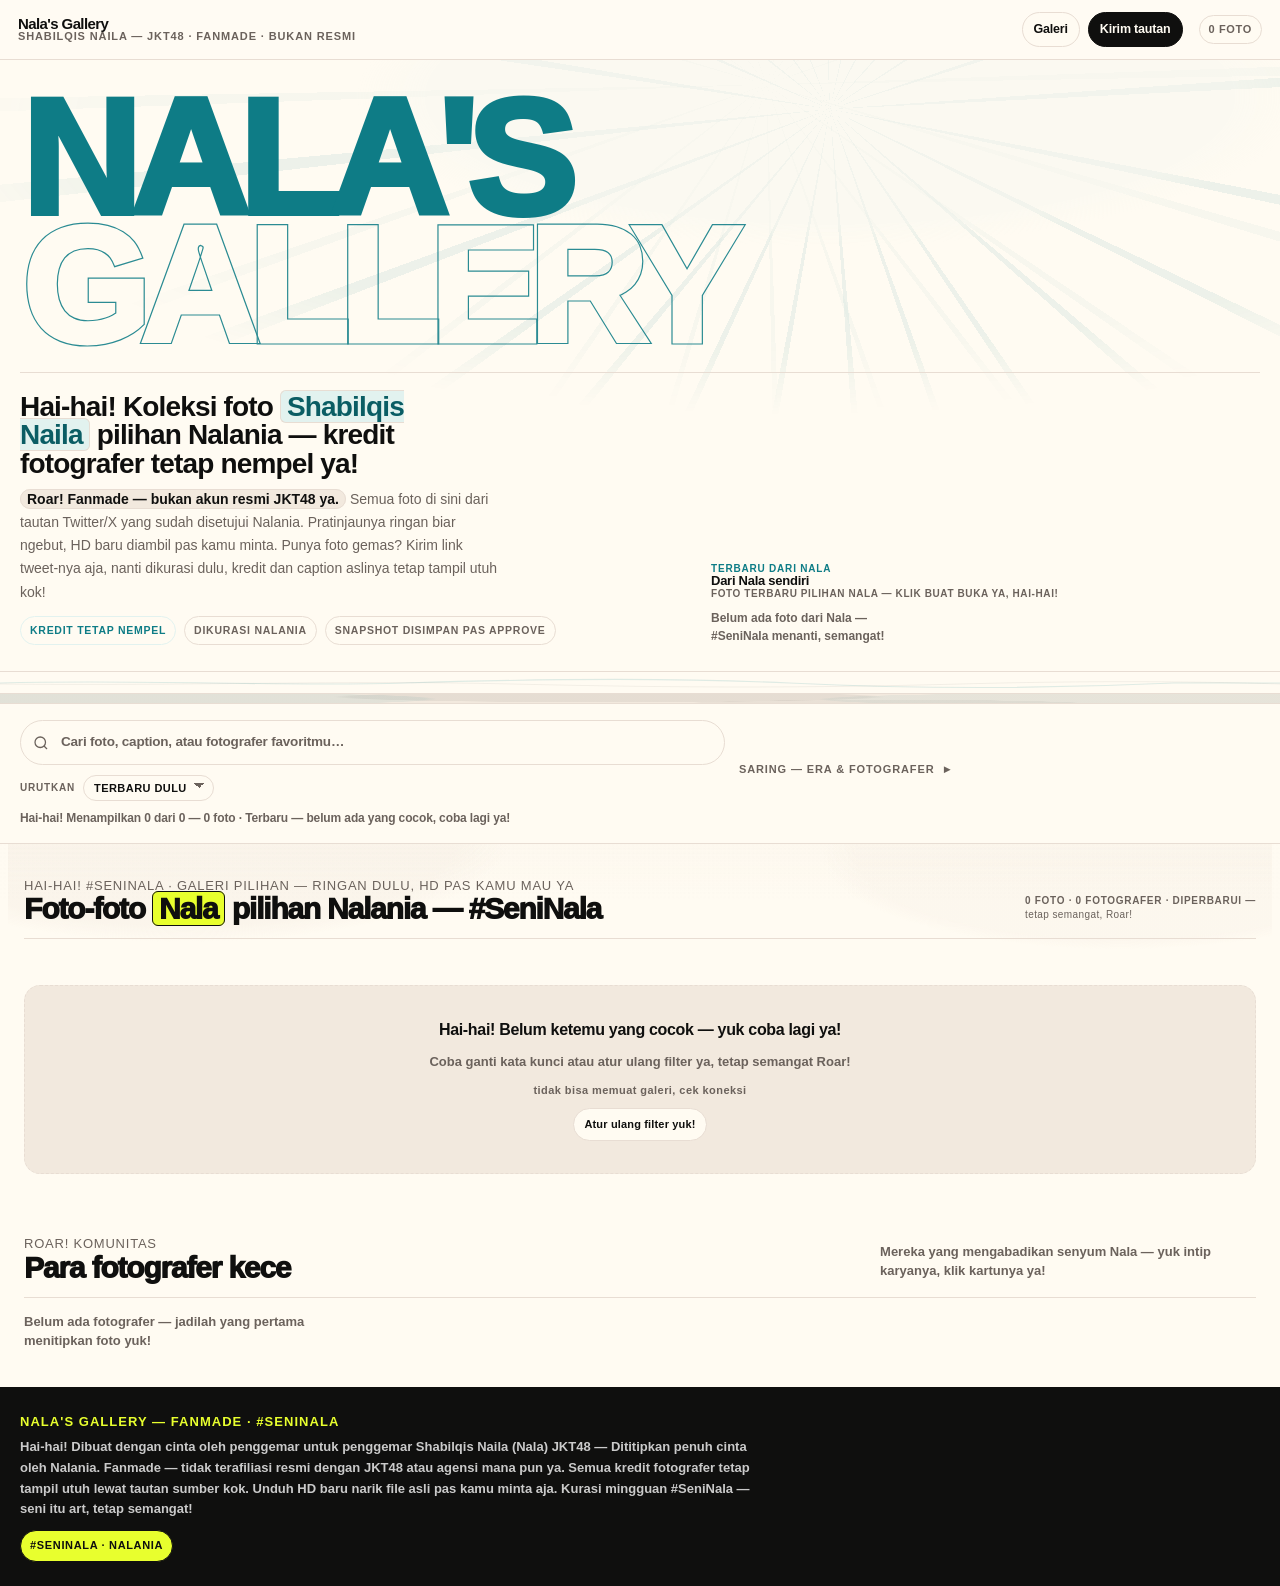
==== index.html @ ed1f5489 "Keamanan: safeHttpUrl + CHECK constraints + throttle anti-spam per IP" ====
<!doctype html>
<html lang="id">
<head>
<meta charset="utf-8">
<meta name="viewport" content="width=device-width,initial-scale=1">
<meta name="color-scheme" content="light">
<title>Nala's Gallery — Galeri Foto Shabilqis Naila (JKT48) — Fanmade</title>
<meta name="description" content="Galeri foto fanmade untuk Shabilqis Naila (Nala) JKT48. Karya dari tautan Twitter/X dengan kredit fotografer tetap terjaga. Bukan akun resmi.">
<link rel="stylesheet" href="styles.css?v=20260904b">
</head>
<body>
<!--
THESIS: Panggung, bukan penampil — web adalah panggung tenang yang membuat foto Nala lebih indah. Foto sebagai tuan rumah, frame menghilang. Ceria tetap kuat (Hai-hai!/Roar! & #SeniNala), gagah dijinakkan di sekitar foto, feminin & seni & pelukis & ghibli diperdalam dengan lembut. Teal tetap pemilik identitas; arsip pusat yang tepercaya.
OWN-WORLD: Panggung hangat — paper #FFFBF2/sand menahan beban, teal #0E7C86 aksen ~10% (NALA 16vw, mane tipis, seal kecil, garis hairline), lime hanya focus ring + aksi utama. Grid ruang tenang (gap 28px, padding 24px, ground paper), kartu hairline, foto membesar. Surai radial teal di ground paper, tidak menutup foto. Feminin via selotip & wash, indah bukan ramai.
STORY: Masuk — NALA teal di panggung paper, surai & wash hangat menyambut. Hai-hai! Arsip bernafas: toolbar dengan urut Terbaru/Terlama, grid + stats tepercaya & cahaya golden-hour di tepi & glow di balik Dari Nala; filter lipat, chip menyaring. Ketuk foto — viewer ruang terang: paper hangat feminin, foto tuan rumah. ROAR! mini di segel unduh. Kredit serif miring memuliakan pembuat.
FIRST VIEWPORT: Hero tetap panggung identitas (NALA, mane, voice) — tidak direkomposisi; hanya divider kuas teal-ink tipis memisahkan hero-galeri & grain near-invisible. Di bawahnya toolbar hairline kini dengan urut di dekat search, section-head dengan stats X foto · Y fotografer · diperbarui Z (trust whisper), grid 28px airier, pagination Muat lebih banyak hidden hingga koleksi >12. Pita 10px + brushstroke satu.
FORM: Seed 5f35e7de mengikat kontrak panggung-arsip ini — teal terkomit #0E7C86/#0A5D64/#E2F2EF, lime dibatasi, satu transisi fluid, microcopy & #SeniNala & DARI NALA & Nalania tetap bold, grain & kuas restrained, warmth tanpa ilustrasi, serif miring, viewer satu ruang terang, validasi & arsip (sort Terbaru default, PAGE_SIZE 12, filter→sort→paginate). Validasi, duplikat, persetujuan, arsip tetap.
unreviewed and undocumented is unfinished; this build ends with the finish review, the verdict, DESIGN.md, and every shipping raster carrying its provenance
-->
<a class="skip" href="#main">Lewati ke konten</a>
<div class="canvas-grain" aria-hidden="true"></div>

<header class="site-head" role="banner">
  <a class="brand" href="#galeri" aria-label="Nala's Gallery — kembali ke galeri">
    <span class="brand-type">
      <b>Nala's Gallery</b>
      <span>Shabilqis Naila — JKT48 <em>· fanmade · bukan resmi</em></span>
    </span>
  </a>
  <nav class="head-nav" aria-label="Navigasi utama">
    <a class="ghost" href="#galeri">Galeri</a>
    <a class="primary" href="upload.html">Kirim tautan</a>
  </nav>
  <span class="meta-counter" id="counter" aria-live="polite">0 foto</span>
</header>

<!-- HERO + mane radial -->
<section class="hero" aria-labelledby="hero-title">
  <div class="hero-mane" aria-hidden="true"></div>
  <div class="hero-field">
    <p class="sr-only" id="hero-title">Nala's Gallery</p>
    <h1 class="hero-type" aria-hidden="true">
      <span>NALA'S</span><span class="stroke">GALLERY</span>
    </h1>
    <div class="hero-sub">
      <div class="hero-copy">
        <h1>Hai-hai! Koleksi foto <i>Shabilqis Naila</i> pilihan Nalania — kredit fotografer tetap nempel ya!</h1>
        <p><strong>Roar! Fanmade — bukan akun resmi JKT48 ya.</strong> Semua foto di sini dari tautan Twitter/X yang sudah disetujui Nalania. Pratinjaunya ringan biar ngebut, HD baru diambil pas kamu minta. Punya foto gemas? Kirim link tweet-nya aja, nanti dikurasi dulu, kredit dan caption aslinya tetap tampil utuh kok!</p>
        <div class="kv" aria-label="Nilai utama">
          <span class="accent">Kredit tetap nempel</span>
          <span>Dikurasi Nalania</span>
          <span>Snapshot disimpan pas approve</span>
        </div>
      </div>
        <div class="hero-spotlight" aria-label="Terbaru dari Nala — sorotan">
          <div class="spotlight-head" aria-hidden="false">
            <small>Terbaru dari Nala</small>
            <strong>Dari Nala sendiri</strong>
            <span>Foto terbaru pilihan Nala — klik buat buka ya, Hai-hai!</span>
          </div>
          <div class="spotlight-grid" id="spotlightGrid" role="list" aria-label="Sorotan: 3 terbaru dari Nala"></div>
        </div>
    </div>
  </div>
</section>
<div class="brush-divider" aria-hidden="true"><svg viewBox="0 0 1200 22" preserveAspectRatio="none" aria-hidden="true"><path d="M0 11 C 140 7, 260 15, 380 11 S 620 5, 740 11 S 980 17, 1100 11 L1200 11" stroke="#0E7C86" stroke-width="1.1" fill="none" stroke-linecap="round" opacity=".13"/><path d="M0 12 C 180 14, 320 8, 480 12 S 760 16, 900 12 S 1140 10, 1200 12" stroke="#0F0F0E" stroke-width=".7" fill="none" stroke-linecap="round" opacity=".07"/></svg></div>
<div class="painter-band" aria-hidden="true"></div>

<!-- TOOLBAR -->
<div class="toolbar" role="search" aria-label="Pencarian dan filter">
  <div>
    <label class="sr-only" for="q">Cari</label>
    <div class="search-wrap">
      <svg viewBox="0 0 24 24" aria-hidden="true"><circle cx="11" cy="11" r="7"></circle><path d="M20 20 16 16"></path></svg>
      <input id="q" type="search" placeholder="Cari foto, caption, atau fotografer favoritmu…" autocomplete="off" spellcheck="false">
    </div>
    <div style="margin-top:10px;display:flex;align-items:center;gap:8px;flex-wrap:wrap">
      <label for="sortSel" style="font-size:10px;letter-spacing:.08em;text-transform:uppercase;font-weight:800;color:var(--muted)">Urutkan</label>
      <select id="sortSel" aria-label="Urutkan">
        <option value="newest">Terbaru dulu</option>
        <option value="oldest">Terlama dulu</option>
      </select>
    </div>
      <div class="search-meta" id="resultMeta" style="margin-top:8px">Hai-hai! Menampilkan 0 dari 0 — ketik buat nyaring ya, semangat!</div>
  </div>
  <details class="filter-collapse">
    <summary class="filter-toggle">Saring — Era &amp; Fotografer</summary>
    <div class="chips" id="eraChips" role="group" aria-label="Filter era"></div>
    <div class="chips" id="photoChips" role="group" aria-label="Filter fotografer" style="margin-top:8px"></div>
    <div style="margin-top:10px;display:flex;gap:8px;flex-wrap:wrap;align-items:center">
      <button class="btn small" id="clearFilters" type="button">Atur ulang filter yuk!</button>
      <span style="font-size:12px;color:var(--muted);font-weight:600"><span class="kbd">Tab</span> loncat chip · <span class="kbd">Enter</span> pilih — <span class="kbd">Esc</span> tutup viewer atau filter, semangat!</span>
    </div>
  </details>
</div>

<main id="main" class="shell" role="main">
  <!-- GALLERY -->
  <section id="galeri" aria-labelledby="galeri-title">
    <div class="section-head">
      <h2><span>Hai-hai! #SeniNala · Galeri pilihan — ringan dulu, HD pas kamu mau ya</span>Foto-foto <em style="font-style:normal;background:var(--accent);padding:0 6px;border-radius:6px;border:1.5px solid var(--ink)">Nala</em> pilihan Nalania — #SeniNala</h2>
      <div id="statsLine" aria-live="polite" style="font-size:10px;letter-spacing:.07em;text-transform:uppercase;color:var(--muted);font-weight:700;margin-top:8px;line-height:1.4"></div>
    </div>
    <div class="grid" id="grid" role="list" aria-live="polite"></div>
    <div style="text-align:center;margin-top:18px"><button id="loadMore" class="btn" hidden>Muat lebih banyak lagi yuk, Roar!</button></div>
    <div id="empty" class="empty" hidden>
      <b>Hai-hai! Belum ketemu yang cocok — yuk coba lagi ya!</b>
      <span>Coba ganti kata kunci atau atur ulang filter ya, tetap semangat Roar!</span>
      <button class="btn small" type="button" onclick="resetFilters()">Atur ulang filter yuk!</button>
    </div>
  </section>

  <section id="fotografer" aria-labelledby="fotografer-title" style="margin-top:28px">
    <div class="section-head" style="margin-bottom:14px">
      <h2 id="fotografer-title"><span>Roar! Komunitas</span>Para fotografer kece</h2>
      <p>Mereka yang mengabadikan senyum Nala — yuk intip karyanya, klik kartunya ya!</p>
    </div>
    <div id="photographersGrid" class="photographers-grid" role="list" aria-live="polite"></div>
  </section>
</main>

<!-- VIEWER -->
<div id="viewer" class="viewer" data-room="terang" role="dialog" aria-modal="true" aria-label="Penampil foto layar penuh" hidden>
  <div class="viewer-top">
    <span class="counter" id="vCounter">1 / 9</span>
    <span class="era" id="vEra">Era 2024</span>
    <span style="font-size:12px;font-weight:700;opacity:.9" id="vAuthor">@fotografer_contoh</span>
    <span class="spacer" aria-hidden="true"></span>
    <button class="btn small" id="vDownload" type="button" style="background:var(--accent);color:var(--ink);border-color:var(--ink)">Unduh HD</button>
    <button class="btn small" id="vClose" type="button" aria-label="Tutup penampil" style="background:var(--paper);color:var(--ink)">Tutup <span class="kbd" style="margin-left:6px">Esc</span></button>
  </div>
  <div class="viewer-stage" id="viewerStage">
    <div class="viewer-track" id="viewerTrack" aria-live="polite"></div>
    <div class="viewer-controls" aria-hidden="false">
      <button type="button" id="vPrev" aria-label="Foto sebelumnya">
        <svg width="18" height="18" viewBox="0 0 24 24" fill="none" stroke="currentColor" stroke-width="2"><path d="M15 18 9 12l6-6"/></svg>
      </button>
      <button type="button" id="vNext" aria-label="Foto selanjutnya">
        <svg width="18" height="18" viewBox="0 0 24 24" fill="none" stroke="currentColor" stroke-width="2"><path d="M9 18 15 12 9 6" transform="translate(0 0)"/><path d="M9 18 15 12 9 6"/></svg>
      </button>
    </div>
  </div>
  <div class="viewer-bottom">
    <div class="credit" id="vCredit"></div>
    <div class="dots" id="vDots" aria-hidden="true"></div>
  </div>
  <div style="display:flex;justify-content:center;gap:8px;align-items:center;padding:6px 12px;background:var(--paper);border-top:1px solid var(--line);font-size:10px;letter-spacing:.06em;text-transform:uppercase;font-weight:700;color:var(--muted)" aria-hidden="false">
    <span>← → ganti tweet · , . ganti foto</span><span style="opacity:.6">|</span><span>Esc tutup penampil, semangat!</span>
  </div>
</div>

<footer class="site-foot" role="contentinfo">
  <div class="foot-inner">
    <div>
      <h4>Nala's Gallery — Fanmade · #SeniNala</h4>
      <p>Hai-hai! Dibuat dengan cinta oleh penggemar untuk penggemar Shabilqis Naila (Nala) JKT48 — <b>Dititipkan penuh cinta oleh Nalania</b>. <b>Fanmade — tidak terafiliasi resmi dengan JKT48 atau agensi mana pun ya.</b> Semua kredit fotografer tetap tampil utuh lewat tautan sumber kok. Unduh HD baru narik file asli pas kamu minta aja. Kurasi mingguan #SeniNala — seni itu art, tetap semangat!</p>
      <p style="margin-top:10px"><span class="foot-badge" style="background:var(--accent)">#SeniNala · Nalania</span></p>
    </div>
  </div>
</footer>

<script>
const SUPABASE_URL = "https://giaoisdecffzmeoixxzs.supabase.co";
const SUPABASE_ANON_KEY = "eyJhbGciOiJIUzI1NiIsInR5cCI6IkpXVCJ9.eyJpc3MiOiJzdXBhYmFzZSIsInJlZiI6ImdpYW9pc2RlY2Zmem1lb2l4eHpzIiwicm9sZSI6ImFub24iLCJpYXQiOjE3ODg1MTY3MzksImV4cCI6MjEwNDA5MjczOX0.uw6UBD0W4ieQYObgEA5G2u7HhzouSLHO4Eql9KhgmSQ";
// MODEL: tweet-as-unit — each item gains a `photos` array; existing single-photo logic keeps working with 1-entry arrays.
// Real data R1-R3 knowledge remains DOCUMENTED elsewhere; in-code collection is now empty to show only real photos (none supplied yet → honest empty state).
let photos = [];
const PAGE_SIZE = 12; // jumlah foto per halaman — 12 terasa arsip, ringan di ponsel; tombol Muat lebih banyak hidden jika <=12
let galleryLoading = true;
let galleryLoadError = false;
let sortMode = "newest"; // default Terbaru
let currentPage = 1;
let activeFilters = {era:null, photographer:null, q:""};
let viewerIndex = 0;
let viewerPhotoIndex = 0; // in-tweet photo pager — distinct from tweet-level index
let filtered = [...photos];
let filteredSorted = [...photos];
let visible = [];
const monthMap = {Jan:0, Feb:1, Mar:2, Apr:3, Mei:4, Jun:5, Jul:6, Agu:7, Sep:8, Okt:9, Nov:10, Des:11};
function formatDateId(raw){
  if(!raw) return "";
  const s = String(raw).trim();
  if(/^\d{1,2}\s+\w+\s+\d{4}$/.test(s)) return s;
  const d = new Date(s);
  if(!isNaN(d)){
    const months = ["Jan","Feb","Mar","Apr","Mei","Jun","Jul","Agu","Sep","Okt","Nov","Des"];
    return `${d.getDate()} ${months[d.getMonth()]} ${d.getFullYear()}`;
  }
  return s;
}
function mapTweetRow(row){
  const tweetDateRaw = row.tweet_date;
  const curatedRaw = row.curated_at;
  const dateStr = formatDateId(tweetDateRaw);
  const curatedStr = curatedRaw ? formatDateId(curatedRaw) : "—";
  const handleClean = String(row.handle||"").replace(/^@/,"");
  const authorName = row.author || (handleClean ? `@${handleClean}` : "@anon");
  const photosArr = Array.isArray(row.photos) ? row.photos.slice().sort((a,b)=>(a.position||0)-(b.position||0)).map(ph=>({
    pid: String(ph.id || `${row.id}-${ph.position||1}`),
    image_url_large: ph.image_url_large||"",
    image_url_orig: ph.image_url_orig||"",
    width: ph.width||null,
    height: ph.height||null
  })) : [];
  const year = (()=>{
    if(!tweetDateRaw) return null;
    const d = new Date(tweetDateRaw);
    if(!isNaN(d)) return d.getFullYear();
    const m = String(tweetDateRaw).match(/(\d{4})/);
    return m ? parseInt(m[1],10) : null;
  })();
  return {
    id: String(row.id),
    tweetUrl: row.url,
    author: authorName,
    handle: handleClean,
    photographer: authorName,
    caption: row.caption||"",
    captionReal: row.caption||"",
    date: dateStr,
    curatedAt: curatedStr,
    era: year ? `Era ${year}` : "Era —",
    badge: handleClean==="Nala_JKT48" ? "DARI NALA" : (photosArr.some(ph=>ph.image_url_large||ph.image_url_orig) ? "" : "FOTO MENYUSUL"),
    isReal: true,
    deleted: !!row.is_dead,
    accent: handleClean==="Nala_JKT48" ? "#0E7C86" : "#E2F2EF",
    palette: handleClean==="Nala_JKT48" ? ["#0E7C86","#E2F2EF"] : ["#0E7C86","#E2F2EF","#FFFBF2"],
    photos: photosArr,
    report_count: row.report_count||0,
    reportCount: row.report_count||0,
    avatar: row.avatar_url||""
  };
}
function renderGalleryLoading(){
  const grid = document.getElementById("grid");
  const empty = document.getElementById("empty");
  if(!galleryLoading) return;
  if(grid) grid.innerHTML = `<div style="grid-column:1/-1;text-align:center;padding:28px 12px;color:var(--muted);font-weight:700;font-size:13px;letter-spacing:.02em">Memuat galeri, semangat!</div>`;
  if(empty) empty.hidden = true;
  const lm = document.getElementById("loadMore"); if(lm) lm.hidden = true;
}
async function fetchGallery(){
  galleryLoading = true;
  galleryLoadError = false;
  renderGalleryLoading();
  try{
    const res = await fetch(`${SUPABASE_URL}/rest/v1/tweets?status=eq.approved&is_dead=eq.false&order=tweet_date.desc.nullslast&select=*,photos(*)`, { headers: { apikey: SUPABASE_ANON_KEY, Accept: "application/json" } });
    if(!res.ok) throw new Error(`HTTP ${res.status}`);
    const rows = await res.json();
    photos = (rows||[]).filter(r=>!r.is_dead).map(mapTweetRow);
  }catch(err){
    console.error("[Nala Gallery] gagal memuat galeri", err);
    galleryLoadError = true;
    photos = [];
  }finally{
    galleryLoading = false;
    applyFilters();
    renderPhotographers();
    renderSpotlight();
  }
}
function parseDate(str){
  if(!str) return null;
  const m = String(str).trim().match(/^(\d{1,2})\s+(\w+)\s+(\d{4})$/);
  if(!m) return null;
  const d = parseInt(m[1],10), mon = monthMap[m[2]], y = parseInt(m[3],10);
  if(mon===undefined) return null;
  return new Date(y, mon, d).getTime();
}
function getTime(p){
  const t = parseDate(p.date);
  return t===null ? null : t;
}
function photoCount(list){ return list.reduce((s,p)=>s + (p.photos ? p.photos.length : 1),0); }
function tweetCount(list){ return list.length; }
// FRAME_VARIANTS_STABLE_RANDOM: 5 variants — frame-teal (teal penuh honor), frame-ink (ink hairline), frame-mat (paper mat tebal + selotip), frame-lime (aksen lime tipis), frame-wash (wash lembut) — existing tokens only
const FRAME_VARIANTS = ["frame-teal","frame-ink","frame-mat","frame-lime","frame-wash"];
function hashString(str){ let h=5381; for(let i=0;i<str.length;i++){ h=((h<<5)+h)+str.charCodeAt(i); h|=0; } return h; }
function getFrameVariant(tweet, pid){
  if(tweet.handle==="Nala_JKT48") return "frame-teal";
  const key = `${tweet.id}-${pid}`;
  const h = hashString(String(key));
  const idx = Math.abs(h) % FRAME_VARIANTS.length;
  return FRAME_VARIANTS[idx];
}
function getFrameVariantByIds(handle, id, pid){
  if(handle==="Nala_JKT48") return "frame-teal";
  const key = `${id}-${pid}`;
  const h = hashString(String(key));
  const idx = Math.abs(h) % FRAME_VARIANTS.length;
  return FRAME_VARIANTS[idx];
}
// SPOTLIGHT_DERIVATION_RULE: top3 latest TWEETS where handle is Nala_JKT48 (1 card = 1 tweet, cover = photo 1) sort by tweet date desc take3 LIVE from data grows automatically no filler
function getSpotlightPhotos(){
  const nala = photos.filter(p=>p.handle==="Nala_JKT48");
  const sorted=[...nala].sort((a,b)=>{
    const ta=getTime(a), tb=getTime(b);
    if(ta===null && tb===null) return 0;
    if(ta===null) return 1;
    if(tb===null) return -1;
    return tb-ta;
  });
  return sorted.slice(0,3).map(t=>{
    const ph=(t.photos && t.photos[0]) ? t.photos[0] : {pid:`${t.id}-1`};
    return {tweet:t, photo:ph, photoIdx:0, pid:ph.pid || `${t.id}-0`, dateMs:getTime(t)};
  });
}
function renderSpotlight(){
  const grid=document.getElementById("spotlightGrid");
  if(!grid) return;
  const items=getSpotlightPhotos();
  grid.innerHTML="";
  if(items.length===0){
     grid.innerHTML=`<span style="font-size:12px;color:var(--muted);font-weight:600">Belum ada foto dari Nala — #SeniNala menanti, semangat!</span>`;
    return;
  }
  const spotlightNodes=[];
  items.forEach(entry=>{
    const t=entry.tweet, pid=entry.pid;
    const variant=getFrameVariant(t, pid);
    const nPhotos=t.photos ? t.photos.length : 1;
    const btn=document.createElement("button");
    btn.type="button";
    btn.className=`card spotlight ${variant}`;
    btn.setAttribute("role","listitem");
    btn.setAttribute("aria-label",`Buka foto ${t.caption.slice(0,40)} oleh ${t.photographer} ${t.date} — DARI NALA`);
    btn.innerHTML=`
      <span class="card-media">${mediaHtml(t, entry.photoIdx, {fit:"xMidYMid meet"})}<span class="badge-sintetis" style="background:var(--field);color:var(--paper);border-color:var(--field)">DARI NALA</span>${nPhotos>1 ? `<span class="badge-multi" aria-label="${nPhotos} foto dalam tweet">+${nPhotos-1} foto</span>` : ``}</span>
      <span class="card-body"><span class="card-title">${esc(t.captionReal || t.caption)}</span><span class="card-meta"><span class="meta-pill">${esc(t.date||"")}</span><span class="meta-pill">@${esc(t.handle)}</span></span></span>
    `;
    btn.addEventListener("click", ()=> openSpotlightPhoto(t.id, entry.photoIdx));
    btn.addEventListener("keydown", (e)=>{ if(e.key==="Enter"||e.key===" "){ e.preventDefault(); openSpotlightPhoto(t.id, entry.photoIdx); }});
    grid.appendChild(btn);
    spotlightNodes.push(btn);
  });
  ceriaRevealBatch(spotlightNodes);
}
function openSpotlightPhoto(tweetId, photoIdx){
  let idx=visible.findIndex(p=>p.id===tweetId);
  if(idx>=0){
    openViewer(idx);
    viewerPhotoIndex=photoIdx;
     const track=document.getElementById("viewerTrack");
     if(track){
       const active=track.querySelector(".viewer-photo.active");
       if(active){
         const media=active.querySelector(".frame-media");
         const p=visible[idx];
         if(media) media.innerHTML=mediaHtml(p, photoIdx, {viewer:true});
        const vf=active.querySelector(".viewer-frame");
        if(vf){ vf.className="viewer-frame "+getFrameVariant(p, p.photos[photoIdx] ? p.photos[photoIdx].pid : `${p.id}-${photoIdx}`); }
        updatePhotoPager();
        updateDownloadHandler();
        const pv=document.getElementById("photoPrev");
        const nx=document.getElementById("photoNext");
        if(pv) pv.onclick=()=>stepPhoto(-1);
        if(nx) nx.onclick=()=>stepPhoto(1);
      }
    }
    updateViewerChrome();
    return;
  }
  const masterSorted=[...photos].sort((a,b)=>{ const ta=getTime(a),tb=getTime(b); if(ta===null&&tb===null) return 0; if(ta===null) return 1; if(tb===null) return -1; return tb-ta; });
  let mIdx=masterSorted.findIndex(p=>p.id===tweetId);
  if(mIdx>=0){
    filteredSorted=[...masterSorted];
    visible=filteredSorted.slice(0, PAGE_SIZE);
    const vIdx=visible.findIndex(p=>p.id===tweetId);
    if(vIdx>=0){ openViewer(vIdx); viewerPhotoIndex=photoIdx; renderViewer(); updatePhotoPager(); }
    else {
      visible=masterSorted.slice(0, Math.max(PAGE_SIZE, mIdx+1));
      const v2=visible.findIndex(p=>p.id===tweetId);
      openViewer(v2>=0?v2:0);
      viewerPhotoIndex=photoIdx;
       const tr=document.getElementById("viewerTrack");
       if(tr){ const ac=tr.querySelector(".viewer-photo.active"); if(ac){ const med=ac.querySelector(".frame-media"); const pp=visible[v2]; if(med) med.innerHTML=mediaHtml(pp, photoIdx, {viewer:true}); } }
      updateViewerChrome(); updatePhotoPager(); updateDownloadHandler();
    }
  }
}
const REPORTED_KEY="nala-reported";
function loadReported(){
  try{ return new Set(JSON.parse(localStorage.getItem(REPORTED_KEY)||"[]")); }catch(e){ return new Set(); }
}
let reportedSet=loadReported();
let reportCountsFetched={};
function hasReported(id){ return reportedSet.has(String(id)); }
function getReportCount(id){
  const sid=String(id);
  if(reportCountsFetched[sid]!==undefined) return reportCountsFetched[sid];
  const tw=photos.find(p=>String(p.id)===sid);
  if(tw) return tw.report_count||tw.reportCount||0;
  return 0;
}
async function doReport(id){
  const sid=String(id);
  if(hasReported(sid)) return false;
  reportedSet.add(sid);
  try{ localStorage.setItem(REPORTED_KEY, JSON.stringify([...reportedSet])); }catch(e){}
  try{
    const res = await fetch(`${SUPABASE_URL}/rest/v1/reports`, {
      method:"POST",
      headers:{ apikey: SUPABASE_ANON_KEY, "Content-Type":"application/json", Prefer:"return=minimal" },
      body: JSON.stringify({ tweet_id: sid })
    });
    if(!res.ok){
      let m=""; try{ const j=await res.json(); m=j.message||""; }catch(_){}
      if(m && /1 jam lagi/i.test(m)){
        showToast("Hai-hai, pelan-pelan ya — kebanyakan lapor, jeda 1 jam yuk!");
      } else {
        console.error("[Nala Gallery] lapor gagal", res.status, m);
        showToast("Hai-hai, laporannya belum kekirim — coba lagi nanti ya, makasih semangatnya!");
      }
      return true;
    }
  }catch(err){
    console.error("[Nala Gallery] lapor gagal", err);
    showToast("Hai-hai, laporannya belum kekirim — coba lagi nanti ya, makasih semangatnya!");
    return true;
  }
  try{
    const r = await fetch(`${SUPABASE_URL}/rest/v1/reports?tweet_id=eq.${encodeURIComponent(sid)}&select=id`, { headers:{ apikey: SUPABASE_ANON_KEY, Accept:"application/json" } });
    if(r.ok){
      const arr = await r.json();
      reportCountsFetched[sid] = Array.isArray(arr) ? arr.length : 1;
      const tw2=photos.find(p=>String(p.id)===sid);
      if(tw2) tw2.report_count = reportCountsFetched[sid];
    } else { reportCountsFetched[sid]=1; }
  }catch(e){
    console.error("[Nala Gallery] hitung laporan gagal", e);
    reportCountsFetched[sid]=1;
  }
  return true;
}
function showToast(msg){
  const t=document.createElement("div");
  t.textContent=msg;
  t.className="ceria-toast";
  t.style.cssText="position:fixed;left:50%;bottom:18px;transform:translateX(-50%);background:var(--ink);color:var(--paper);padding:10px 14px;border-radius:999px;font-size:12px;font-weight:700;z-index:90;border:1px solid var(--ink)";
  document.body.appendChild(t); setTimeout(()=>t.remove(), 2200);
}
// CERIA-ANGGUN: scroll reveal (IntersectionObserver), hero breathing class hook — calm, cheerful-graceful
let ceriaObserver=null;
function getCeriaObserver(){
  if(ceriaObserver) return ceriaObserver;
  if(typeof IntersectionObserver==="undefined") return null;
  ceriaObserver=new IntersectionObserver((entries)=>{
    entries.forEach(entry=>{
      if(entry.isIntersecting){
        entry.target.classList.add("is-visible");
        ceriaObserver.unobserve(entry.target);
      }
    });
  },{threshold:0.14, rootMargin:"0px 0px -5% 0px"});
  return ceriaObserver;
}
function ceriaRevealBatch(els){
  const obs=getCeriaObserver();
  const reduce=window.matchMedia && window.matchMedia("(prefers-reduced-motion: reduce)").matches;
  els.forEach((el, idx)=>{
    if(el.classList.contains("reveal")) return;
    el.classList.add("reveal");
    const cap=Math.min(idx, 6);
    if(reduce){
      el.style.transitionDelay="0ms";
      el.classList.add("is-visible");
      return;
    }
    el.style.transitionDelay=(cap*46)+"ms";
    if(obs) obs.observe(el);
    else el.classList.add("is-visible");
  });
}
function ceriaHeroEnter(){
  const hc=document.querySelector(".hero-copy");
  if(!hc) return;
  const reduce=window.matchMedia && window.matchMedia("(prefers-reduced-motion: reduce)").matches;
  if(reduce) return;
  requestAnimationFrame(()=>{ hc.classList.add("ceria-hero-enter"); });
}
const $ = s=>document.querySelector(s);
const esc = s=>String(s).replaceAll("&","&amp;").replaceAll("<","&lt;").replaceAll(">","&gt;").replaceAll('"',"&quot;");
function safeHttpUrl(u){
  const s=String(u||"").trim();
  return /^https?:\/\//i.test(s) ? s : "";
}
function svgPlaceholder(p, id, photoIdx, opts){
  photoIdx = (typeof photoIdx==="number" ? photoIdx : 0);
  opts = opts || {};
  const preserve = opts.fit || "xMidYMid meet";
  const photosLen = p.photos ? p.photos.length : 1;
  const bg = p.deleted ? "#E8DDD0" : (p.accent === "#0F0F0E" ? "#1B1B19" : p.accent === "#E8FF2E" ? "#E8FF2E" : p.palette[0] || "#0E7C86");
  const fg = (bg === "#0F0F0E" || bg === "#1B1B19" || bg === "#0E7C86") ? "#FFFBF2" : "#0F0F0E";
  const orientTag = p.id===10 ? (photoIdx===0 ? "16:9 LANDSCAPE" : photoIdx===1 ? "9:16 PORTRAIT" : "1:1 SQUARE") : "";
  const idLabel = p.isReal ? `FOTO MENYUSUL` : `SINTETIS #${id}` + (orientTag ? ` · ${orientTag}` : "") + (photosLen>1 ? ` · ${photoIdx+1}/${photosLen}` : "");
  const motifs = {
    1: `<circle cx="320" cy="300" r="132" fill="${fg}" opacity=".14"/><circle cx="320" cy="308" r="86" fill="none" stroke="${fg}" stroke-width="3" opacity=".9"/><text x="320" y="318" text-anchor="middle" font-size="22" font-weight="950" letter-spacing="-.04em" fill="${fg}">NALA</text>`,
    2: `<rect x="120" y="180" width="400" height="260" rx="18" fill="${fg}" opacity=".12"/><rect x="150" y="206" width="340" height="208" rx="14" fill="none" stroke="${fg}" stroke-width="2.2"/><text x="320" y="330" text-anchor="middle" font-size="18" font-weight="900" fill="${fg}" letter-spacing=".08em">TOWEL 2024</text>`,
    3: `<circle cx="320" cy="320" r="110" fill="none" stroke="${fg}" stroke-width="2.5" stroke-dasharray="10 8"/><circle cx="320" cy="320" r="62" fill="${fg}" opacity=".14"/><text x="320" y="328" text-anchor="middle" font-size="20" font-weight="950" fill="${fg}">DEBUT</text>`,
    4: `<rect x="90" y="140" width="460" height="340" rx="20" fill="${fg}" opacity=".10"/><circle cx="320" cy="310" r="74" fill="${fg}"/><text x="320" y="318" text-anchor="middle" font-size="13" font-weight="900" fill="${bg}" letter-spacing=".1em">UCHIWA</text>`,
    5: `<g opacity=".55"><line x1="0" y1="0" x2="640" y2="800" stroke="${fg}" stroke-width="1" opacity=".18"/><line x1="640" y1="0" x2="0" y2="800" stroke="${fg}" stroke-width="1" opacity=".18"/></g><rect x="160" y="220" width="320" height="320" rx="22" fill="none" stroke="${fg}" stroke-width="2" stroke-dasharray="12 8" opacity=".9"/><text x="320" y="392" text-anchor="middle" font-size="14" font-weight="900" fill="${fg}" letter-spacing=".12em">ARSIP</text>`,
    6: `<rect x="110" y="170" width="420" height="280" rx="16" fill="${fg}" opacity=".13"/><circle cx="220" cy="300" r="46" fill="none" stroke="${fg}" stroke-width="2"/><circle cx="420" cy="300" r="46" fill="none" stroke="${fg}" stroke-width="2"/><text x="320" y="400" text-anchor="middle" font-size="12" font-weight="800" fill="${fg}" letter-spacing=".14em">CANDID</text>`,
    7: `<rect x="140" y="160" width="360" height="320" rx="18" fill="none" stroke="${fg}" stroke-width="3"/><text x="320" y="300" text-anchor="middle" font-size="34" font-weight="950" fill="${fg}" letter-spacing="-.05em">NALA</text><text x="320" y="338" text-anchor="middle" font-size="11" font-weight="850" fill="${fg}" letter-spacing=".18em">NUMBER TAG</text>`,
    8: `<ellipse cx="320" cy="310" rx="140" ry="108" fill="${fg}" opacity=".12"/><ellipse cx="320" cy="310" rx="88" ry="68" fill="none" stroke="${fg}" stroke-width="2"/><text x="320" y="320" text-anchor="middle" font-size="13" font-weight="900" fill="${fg}" letter-spacing=".14em">GOLDEN HOUR</text>`,
    9: `<rect x="100" y="150" width="440" height="300" rx="20" fill="${fg}" opacity=".11"/><text x="320" y="298" text-anchor="middle" font-size="26" font-weight="950" fill="${fg}">ENCORE</text><circle cx="320" cy="352" r="10" fill="${fg}" opacity=".9"/>`,
  };
  // DEMO tweet id 10 — 3 orientations: wide 16:9 slice, tall 9:16, square — SINTETIS — viewBox varies, preserve toggles slice/meet per surface
  const demoConfigs = {
    0: { vb:"0 0 640 360", motif:`<rect x="40" y="40" width="560" height="280" rx="20" fill="${fg}" opacity=".10"/><circle cx="320" cy="160" r="68" fill="${fg}"/><text x="320" y="168" text-anchor="middle" font-size="12" font-weight="900" fill="${bg}" letter-spacing=".08em">POSE PANGGUNG</text><text x="320" y="190" text-anchor="middle" font-size="9" font-weight="800" fill="${fg}" letter-spacing=".12em">16:9 LANDSCAPE · 1/3 · SINTETIS</text><text x="320" y="310" text-anchor="middle" font-size="10" font-weight="800" fill="${fg}">— wide panorama letterboxed in viewer —</text>` },
    1: { vb:"0 0 360 640", motif:`<rect x="30" y="40" width="300" height="420" rx="18" fill="${fg}" opacity=".12"/><circle cx="180" cy="210" r="56" fill="none" stroke="${fg}" stroke-width="2"/><circle cx="180" cy="214" r="32" fill="${fg}" opacity=".18"/><text x="180" y="340" text-anchor="middle" font-size="10" font-weight="800" fill="${fg}" letter-spacing=".10em">CANDID TAWA</text><text x="180" y="358" text-anchor="middle" font-size="8" font-weight="800" fill="${fg}" letter-spacing=".08em">9:16 PORTRAIT · 2/3 · SINTETIS</text><text x="180" y="590" text-anchor="middle" font-size="9" font-weight="700" fill="${fg}">— tall portrait uncropped —</text>` },
    2: { vb:"0 0 640 640", motif:`<rect x="60" y="60" width="520" height="400" rx="20" fill="${fg}" opacity=".10"/><text x="320" y="260" text-anchor="middle" font-size="26" font-weight="950" fill="${fg}">ENCORE</text><text x="320" y="288" text-anchor="middle" font-size="10" font-weight="800" fill="${fg}" letter-spacing=".12em">1:1 SQUARE · 3/3 · SINTETIS</text><circle cx="320" cy="340" r="10" fill="${fg}" opacity=".9"/><text x="320" y="560" text-anchor="middle" font-size="10" font-weight="700" fill="${fg}">— square tidy —</text>` }
  };
  let vb = "0 0 640 800";
  let motif;
  if(p.id===10){
    const cfg = demoConfigs[photoIdx] || demoConfigs[0];
    vb = cfg.vb;
    motif = cfg.motif;
  } else {
    motif = motifs[id] || motifs[1];
  }
  const photoSuffix = photosLen>1 ? ` — Foto ${photoIdx+1} dari ${photosLen} · ${orientTag}` : (p.id===10 ? ` · ${orientTag}` : ``);
  const vbW = vb.split(" ")[2], vbH = vb.split(" ")[3];
  return `<svg viewBox="${vb}" preserveAspectRatio="${preserve}" role="img" aria-label="${esc(p.caption)}${photoSuffix} — ${p.isReal ? `foto menyusul, kredit real` : `sintetis placeholder`}" xmlns="http://www.w3.org/2000/svg">
    <rect width="${vbW}" height="${vbH}" rx="18" fill="${bg}"/>
    ${motif}
    <g font-family="-apple-system,BlinkMacSystemFont,Segoe UI,Roboto,Helvetica Neue,Arial,sans-serif">
      <rect x="18" y="18" width="${p.isReal ? 156 : (p.id===10 ? 210 : 148)}" height="26" rx="13" fill="${p.isReal ? `#FFFBF2` : `#E8FF2E`}" stroke="#0F0F0E" stroke-width="1.4"/>
      <text x="${p.isReal ? 96 : (p.id===10 ? 123 : 92)}" y="35.5" text-anchor="middle" font-size="10.5" font-weight="900" letter-spacing=".09em" fill="#0F0F0E">${idLabel}</text>
    </g>
    ${p.deleted ? `<g font-family="-apple-system,BlinkMacSystemFont,Segoe UI,Roboto,Helvetica Neue,Arial,sans-serif"><rect x="18" y="${parseInt(vbH)-42}" width="214" height="24" rx="12" fill="#0F0F0E"/><text x="125" y="${parseInt(vbH)-26}" text-anchor="middle" font-size="10" font-weight="850" letter-spacing=".06em" fill="#FFFBF2">SUMBER MATI</text></g>` : ``}
  </svg>`;
}
// OPSI_C_GALLERY_PHOTO_PIPELINE: real <img> when image_url_large/_orig exists else FOTO MENYUSUL placeholder; cover-in-grid + contain-in-viewer/spotlight doctrines kept via CSS object-fit
function toDisplayUrl(url){
  if(!url) return "";
  if(!/pbs\.twimg\.com/i.test(url)) return url;
  return String(url).replace(/([?&])name=orig\b/i, "$1name=large");
}
function getDisplaySrc(photo){
  if(!photo) return "";
  const raw = photo.image_url_large || photo.image_url_orig || "";
  return toDisplayUrl(raw);
}
function getOrigSrc(photo){
  if(!photo) return "";
  return photo.image_url_orig || photo.image_url_large || "";
}
function hasPhotoImage(photo){
  return !!(photo && (photo.image_url_large || photo.image_url_orig));
}
function preloadDisplaySrc(src){
  if(!src) return;
  const d=toDisplayUrl(src);
  if(!d) return;
  const im=new Image();
  im.decoding="async";
  im.src=d;
}
function preloadAdjacentPhotos(tweet, centerIdx){
  if(!tweet || !tweet.photos) return;
  const n=tweet.photos.length;
  if(n<=1) return;
  const idxs=[(centerIdx+1)%n, (centerIdx-1+n)%n];
  idxs.forEach(i=>{
    const ph=tweet.photos[i];
    const s=getDisplaySrc(ph);
    if(s) preloadDisplaySrc(s);
  });
}
function preloadViewerTweet(idx){
  const t=visible[idx];
  if(!t || !t.photos) return;
  t.photos.forEach(ph=>{
    const s=getDisplaySrc(ph);
    if(s) preloadDisplaySrc(s);
  });
  // also preload neighbor tweets' first photo
  const n=visible.length;
  if(n>1){
    const neighbors=[(idx+1)%n, (idx-1+n)%n];
    neighbors.forEach(ni=>{
      const nt=visible[ni];
      if(nt && nt.photos && nt.photos[0]){
        const s=getDisplaySrc(nt.photos[0]);
        if(s) preloadDisplaySrc(s);
      }
    });
  }
}
function mediaHtml(p, photoIdx, opts){
  const idx=(typeof photoIdx==="number"?photoIdx:0);
  const ph=(p.photos && p.photos[idx]) ? p.photos[idx] : (p.photos && p.photos[0] ? p.photos[0] : null);
  const src=safeHttpUrl(getDisplaySrc(ph));
  if(src){
    const alt=esc(p.captionReal || p.caption || `Foto ${p.photographer} — #SeniNala`);
    const isViewer = opts && opts.viewer;
    const loading = isViewer ? "eager" : "lazy";
    return `<img src="${esc(src)}" alt="${alt}" loading="${loading}" decoding="async" style="opacity:1;transition:opacity .22s var(--ease-out)">`;
  }
  return svgPlaceholder(p, p.id, idx, opts);
}
function applyFilters(){
  const q = activeFilters.q.trim().toLowerCase();
  filtered = photos.filter(p=>{
    if(activeFilters.era && p.era !== activeFilters.era) return false;
    if(activeFilters.photographer && p.photographer !== activeFilters.photographer) return false;
    if(q){
      const hay = `${p.caption} ${p.photographer} ${p.era} ${p.handle||''}`.toLowerCase();
      if(!hay.includes(q)) return false;
    }
    return true;
  });
  filteredSorted = [...filtered].sort((a,b)=>{
    const ta=getTime(a), tb=getTime(b);
    if(ta===null && tb===null) return 0;
    if(ta===null) return 1;
    if(tb===null) return -1;
    return sortMode==="newest" ? tb - ta : ta - tb;
  });
  currentPage = 1;
  visible = filteredSorted.slice(0, PAGE_SIZE);
  renderGrid();
  updateMeta();
  updateStats();
  syncChips();
  updateLoadMore();
}
function updateLoadMore(){
  const btn=$("#loadMore");
  if(!btn) return;
  const total=filteredSorted.length;
  const shown=visible.length;
  btn.hidden = shown >= total || total <= PAGE_SIZE;
}
function updateStats(){
  const tweetTotal=tweetCount(photos);
  const photoTotal=photoCount(photos);
  const uniq=new Set(photos.map(p=>p.handle).filter(Boolean)).size;
  let newest=null, newestTime=-Infinity;
  photos.forEach(p=>{
    const t=getTime(p);
    if(t!==null && t>newestTime){ newestTime=t; newest=p.date; }
  });
  const el=$("#statsLine");
  if(!el) return;
  const dateStr=newest || "—";
  // graceful empty: photoTotal 0, uniq 0, dateStr "—" must not crash; required phrase "0 foto · 0 fotografer · diperbarui —" must appear verbatim when empty
  el.innerHTML=`${photoTotal} foto · ${uniq} fotografer · diperbarui ${esc(dateStr)}<br><span style="font-weight:500;letter-spacing:.04em;text-transform:none;color:var(--muted)">tetap semangat, Roar!</span>`;
}
function renderGrid(){
  const grid = $("#grid");
  const empty = $("#empty");
  grid.innerHTML = "";
  if(galleryLoading){
    grid.innerHTML = `<div style="grid-column:1/-1;text-align:center;padding:28px 12px;color:var(--muted);font-weight:700;font-size:13px;letter-spacing:.02em">Memuat galeri, semangat!</div>`;
    if(empty) empty.hidden=true;
    updateLoadMore();
    return;
  }
  if(filteredSorted.length===0){
    if(empty){
      if(galleryLoadError){
        empty.innerHTML = `<b>Hai-hai! Belum ketemu yang cocok — yuk coba lagi ya!</b><span>Coba ganti kata kunci atau atur ulang filter ya, tetap semangat Roar!</span><span style="font-size:11px;letter-spacing:.04em;color:var(--muted);font-weight:600">tidak bisa memuat galeri, cek koneksi</span><button class="btn small" type="button" onclick="resetFilters()">Atur ulang filter yuk!</button>`;
      } else {
        empty.innerHTML = `<b>Hai-hai! Belum ketemu yang cocok — yuk coba lagi ya!</b><span>Coba ganti kata kunci atau atur ulang filter ya, tetap semangat Roar!</span><button class="btn small" type="button" onclick="resetFilters()">Atur ulang filter yuk!</button>`;
      }
      empty.hidden=false;
    }
    updateLoadMore();
    return;
  }
  if(empty) empty.hidden=true;
  const ceriaGridNodes=[];
  visible.forEach((p, idx)=>{
    const nPhotos = p.photos ? p.photos.length : 1;
    const extra = nPhotos>1 ? `+${nPhotos-1} foto` : ``;
    const el = document.createElement("article");
    const cardVariant = getFrameVariant(p, (p.photos && p.photos[0] && p.photos[0].pid) ? p.photos[0].pid : `${p.id}-1`);
    el.className = "card " + cardVariant + (p.deleted ? " is-dead" : "") + (nPhotos>1 ? " has-multi" : "");
    el.setAttribute("role","listitem");
    el.innerHTML = `
      <div class="card-media">
        ${p.isReal ? (p.badge ? `<span class="badge-sintetis" style="${p.badge==='DARI NALA' ? `background:var(--field);color:var(--paper)` : `background:var(--paper);color:var(--muted)`}">${esc(p.badge)}</span>` : ``) : `<span class="badge-sintetis">SINTETIS</span>`}
        ${nPhotos>1 ? `<span class="badge-multi" aria-label="${nPhotos} foto dalam tweet">+${nPhotos-1} foto</span>` : ``}
        ${mediaHtml(p, 0)}
        ${p.deleted ? `<div class="badge-dead"><span>Cuplikan tersimpan — sumber mati</span><span style="background:var(--accent);color:var(--ink);padding:3px 7px;border-radius:999px;font-size:10px;border:1px solid var(--ink)">ARSIP</span></div>` : ``}
      </div>
      <div class="card-body">
        <p class="card-title">${esc(p.caption)}</p>
        <div class="card-meta">
          <span class="meta-pill">${esc(p.era)}</span>
          ${p.date ? `<span class="meta-pill">${esc(p.date)}</span>` : ``}
          <span class="meta-pill curated-pill">Dikurasi ${esc(p.curatedAt||"—")}</span>
          ${p.isReal && p.badge ? `<span class="meta-pill" style="background:var(--paper);border-color:var(--ink)">${esc(p.badge)}</span>` : ``}
          ${nPhotos>1 ? `<span class="meta-pill" style="background:var(--paper);border-color:var(--ink)">`+esc(extra)+`</span>` : ``}
          ${p.deleted ? `<span class="meta-pill" style="background:var(--ink);color:var(--paper);border-color:var(--ink)">Sumber mati</span>` : (p.isReal ? `` : `<span class="meta-pill">HD on demand</span>`)}
          ${getReportCount(p.id)>0 ? `<span class="reported-flag">Dilaporkan · ${getReportCount(p.id)}</span>` : ``}
        </div>
        <div class="card-actions">
          <button class="btn primary block open" type="button" data-open="${idx}" aria-label="Buka tweet ${p.id} oleh ${p.photographer} — ${nPhotos} foto — ${p.caption.slice(0,40)}">Buka <span aria-hidden="true">→</span></button>
        </div>
        ${safeHttpUrl(p.tweetUrl) ? `<a href="${esc(p.tweetUrl)}" target="_blank" rel="noopener noreferrer" class="meta-pill" style="text-decoration:underline;text-underline-offset:3px;text-align:center;display:block">${p.deleted ? `Sumber asli (mati) — cuplikan disimpan` : `Sumber asli`} ↗</a>` : `<span class="meta-pill" style="text-align:center;display:block">Tautan sumber tidak valid</span>`}
        <div style="text-align:center;margin-top:4px">${p.deleted ? `` : `<button class="report-link" data-report="${p.id}" ${hasReported(p.id) ? `disabled` : ``}>${hasReported(p.id) ? `Sudah dilaporkan, makasih ya!` : `Laporkan link mati`}</button>`}</div>
      </div>
    `;
    grid.appendChild(el);
    ceriaGridNodes.push(el);
  });
  ceriaRevealBatch(ceriaGridNodes);
  grid.querySelectorAll("[data-open]").forEach(btn=>{
    btn.addEventListener("click", ()=> openViewer(parseInt(btn.getAttribute("data-open"),10)));
  });
  grid.querySelectorAll("[data-report]").forEach(btn=>{
    btn.addEventListener("click", async ()=>{
      const id=btn.getAttribute("data-report");
      if(hasReported(id)){
        showToast("Udah kamu laporkan kok, makasih ya!");
        return;
      }
      btn.disabled=true;
      btn.textContent="Mengirim laporan, sebentar ya...";
      const ok=await doReport(id);
      if(ok){
        showToast("Hai-hai, makasih ya — Nalania bakal tinjau, tetap semangat!");
        btn.textContent="Sudah dilaporkan, makasih ya!";
        renderGrid();
        updateStats();
        renderPhotographers();
      }
    });
  });
  const totalPhotosAll = photoCount(photos);
  const totalTweetsAll = tweetCount(photos);
  $("#counter").textContent = `${totalPhotosAll} foto dari ${totalTweetsAll} tweet`;
}
function updateMeta(){
  const totalTweets = filteredSorted.length;
  const shownTweets = visible.length;
  const totalPhotosFiltered = photoCount(filteredSorted);
  const shownPhotos = photoCount(visible);
  const q = activeFilters.q ? ` · kata kunci “${activeFilters.q}”` : "";
  const f = (activeFilters.era || activeFilters.photographer) ? ` · filter aktif` : "";
  const s = sortMode==="newest" ? "Terbaru" : "Terlama";
  // graceful empty: must read "Menampilkan 0 dari 0" bilingual; operates sanely on empty (no errors; load-more hidden elsewhere)
  $("#resultMeta").textContent = `Hai-hai! Menampilkan ${shownTweets} dari ${totalTweets} — ${shownPhotos} foto · ${s}${q}${f} — ${shownTweets===0 ? "belum ada yang cocok, coba lagi ya!" : "ketuk Buka buat lihat penuh ya!"}`;
}
function buildChips(){
  const eras = [...new Set(photos.map(p=>p.era))];
  const photographers = [...new Set(photos.map(p=>p.photographer))];
  const eraWrap = $("#eraChips");
  const phoWrap = $("#photoChips");
  eraWrap.innerHTML = ""; phoWrap.innerHTML = "";
  [{label:"Semua Era, yuk!", value:null, wrap:eraWrap, key:"era"}, ...eras.map(e=>({label:e, value:e, wrap:eraWrap, key:"era"}))].forEach(item=>{
    const b=document.createElement("button");
    b.type="button"; b.className="chip"; b.textContent=item.label;
    b.setAttribute("aria-pressed", String(activeFilters[item.key]===item.value || (item.value===null && !activeFilters[item.key])));
    b.addEventListener("click", ()=>{ activeFilters[item.key]=item.value; applyFilters(); });
    item.wrap.appendChild(b);
  });
  [{label:"Semua fotografer, Hai-hai!", value:null, wrap:phoWrap, key:"photographer"}, ...photographers.map(p=>({label:p, value:p, wrap:phoWrap, key:"photographer"}))].forEach(item=>{
    const b=document.createElement("button");
    b.type="button"; b.className="chip accent"; b.textContent=item.label;
    b.setAttribute("aria-pressed", String(activeFilters[item.key]===item.value || (item.value===null && !activeFilters[item.key])));
    b.addEventListener("click", ()=>{ activeFilters[item.key]=item.value; applyFilters(); });
    item.wrap.appendChild(b);
  });
}
function syncChips(){ buildChips(); }
function resetFilters(){ activeFilters={era:null, photographer:null, q:""}; $("#q").value=""; applyFilters(); }
function getPhotographers(){
  const map=new Map();
  photos.forEach(p=>{
    const key=p.handle;
    if(!key) return;
    const nPhotos = p.photos ? p.photos.length : 1;
    const existing=map.get(key);
    if(existing){ existing.count += nPhotos; existing.tweets += 1; if(!existing.avatar && p.avatar) existing.avatar=p.avatar; }
    else {
      const isNala = key==="Nala_JKT48";
      map.set(key, {handle:key, displayName:p.photographer, count:nPhotos, tweets:1, isNala, avatar:p.avatar||""});
    }
  });
  const arr=[...map.values()];
  arr.sort((a,b)=>{
    if(a.isNala) return -1;
    if(b.isNala) return 1;
    return b.count - a.count;
  });
  return arr;
}
function renderPhotographers(){
  const grid=$("#photographersGrid");
  if(!grid) return;
  const list=getPhotographers();
  grid.innerHTML="";
  if(list.length===0){
    grid.innerHTML=`<span style="font-size:13px;color:var(--muted);font-weight:600;line-height:1.5">Belum ada fotografer — jadilah yang pertama menitipkan foto yuk!</span>`;
    return;
  }
  const ceriaPhotoNodes=[];
  list.forEach(entry=>{
    const card=document.createElement("button");
    card.type="button";
    card.className="photographer-card";
    card.setAttribute("role","listitem");
    card.setAttribute("aria-label",`Lihat foto-foto kece oleh ${entry.displayName} @${entry.handle} — ${entry.count} foto, yuk!`);
    const initials=entry.displayName.trim().split(/\s+/).slice(0,2).map(w=>w[0].toUpperCase()).join("").slice(0,2) || entry.handle.slice(0,2).toUpperCase();
    const avatarInner=safeHttpUrl(entry.avatar) ? `<img src="${esc(entry.avatar)}" alt="" loading="lazy" style="width:100%;height:100%;object-fit:cover;border-radius:999px;display:block" onerror="this.remove()">` : esc(initials);
    card.innerHTML=`
      <span class="photographer-avatar" aria-hidden="true">${avatarInner}</span>
      <span class="photographer-info">
        <span class="photographer-name">${esc(entry.displayName)}</span>
        <span class="photographer-handle"><a href="https://x.com/${esc(entry.handle)}" target="_blank" rel="noopener noreferrer" tabindex="-1" onclick="event.stopPropagation()">@${esc(entry.handle)}</a></span>
      </span>
      <span class="photographer-count">${entry.count} foto</span>
      ${entry.isNala ? `<span class="photographer-seal">DARI NALA</span>` : ``}
    `;
    card.addEventListener("click", ()=>{
      activeFilters.photographer = entry.displayName;
      applyFilters();
      const details=document.querySelector(".filter-collapse");
      if(details && !details.open) details.open=true;
      document.getElementById("galeri")?.scrollIntoView({behavior:"smooth", block:"start"});
    });
    grid.appendChild(card);
    ceriaPhotoNodes.push(card);
  });
  ceriaRevealBatch(ceriaPhotoNodes);
}
function openViewer(realIdx){
  viewerIndex = realIdx;
  viewerPhotoIndex = 0;
  const v = $("#viewer");
  v.hidden=false;
  requestAnimationFrame(()=>{
    v.classList.add("open");
    renderViewer(true);
    preloadViewerTweet(viewerIndex);
    const cur=visible[viewerIndex];
    if(cur) preloadAdjacentPhotos(cur, viewerPhotoIndex);
  });
  document.body.style.overflow="hidden";
  $("#vClose").focus();
  document.addEventListener("keydown", viewerKeys);
}
function closeViewer(){
  const v = $("#viewer");
  v.classList.remove("open");
  setTimeout(()=>{ v.hidden=true; document.body.style.overflow=""; }, 220);
  document.removeEventListener("keydown", viewerKeys);
  const btn = document.querySelector(`[data-open="${viewerIndex}"]`);
  if(btn) btn.focus();
}
function viewerKeys(e){
  if(e.key==="Escape") closeViewer();
  // Arrow keys stay tweet-level — distinct from in-tweet , . keys
  if(e.key==="ArrowLeft") stepViewer(-1);
  if(e.key==="ArrowRight") stepViewer(1);
  // , . for in-tweet photos — DISTINCT from tweet arrows
  if(e.key==="," || e.key==="<") stepPhoto(-1);
  if(e.key==="." || e.key===">") stepPhoto(1);
}
function stepViewer(dir){
  const n = visible.length;
  if(n===0) return;
  const next = (viewerIndex + dir + n) % n;
  const outClass = dir>0 ? "exit-left" : "enter-right";
  const track = $("#viewerTrack");
  const cur = track.querySelector(".viewer-photo.active");
  if(cur){ cur.classList.remove("active"); cur.classList.add(outClass); setTimeout(()=>cur.remove(), 520); }
  viewerIndex = next;
  viewerPhotoIndex = 0;
  const incoming = buildViewerPhoto(visible[viewerIndex], viewerIndex, viewerPhotoIndex);
  incoming.classList.add("enter-right");
  track.appendChild(incoming);
  requestAnimationFrame(()=> requestAnimationFrame(()=>{
    incoming.classList.remove("enter-right");
    incoming.classList.add("active");
    updateViewerChrome();
    preloadViewerTweet(viewerIndex);
    const curT=visible[viewerIndex];
    if(curT) preloadAdjacentPhotos(curT, viewerPhotoIndex);
  }));
  if(cur) setTimeout(()=>{ if(cur.parentNode) cur.remove(); }, 600);
  if(!cur){
    incoming.classList.remove("enter-right");
    incoming.classList.add("active");
    updateViewerChrome();
    preloadViewerTweet(viewerIndex);
    const curT2=visible[viewerIndex];
    if(curT2) preloadAdjacentPhotos(curT2, viewerPhotoIndex);
  }
  preloadViewerTweet(next);
}
function stepPhoto(dir){
  const p = visible[viewerIndex];
  if(!p) return;
  const nPhotos = p.photos ? p.photos.length : 1;
  if(nPhotos<=1) return;
  viewerPhotoIndex = (viewerPhotoIndex + dir + nPhotos) % nPhotos;
  const track = $("#viewerTrack");
  const active = track.querySelector(".viewer-photo.active");
  if(!active) return;
   const media = active.querySelector(".frame-media");
  if(media) media.innerHTML = mediaHtml(p, viewerPhotoIndex, {viewer:true});
  const vf = active.querySelector(".viewer-frame");
  if(vf){
    const pid2 = (p.photos && p.photos[viewerPhotoIndex] && p.photos[viewerPhotoIndex].pid) ? p.photos[viewerPhotoIndex].pid : `${p.id}-${viewerPhotoIndex+1}`;
    vf.className = "viewer-frame " + getFrameVariant(p, pid2);
  }
  updatePhotoPager();
  updateDownloadHandler();
  preloadAdjacentPhotos(p, viewerPhotoIndex);
}
function updatePhotoPager(){
  const p = visible[viewerIndex];
  if(!p) return;
  const nPhotos = p.photos ? p.photos.length : 1;
  const label = document.getElementById("photoCounter");
  const dots = document.getElementById("photoDots");
  const prevBtn = document.getElementById("photoPrev");
  const nextBtn = document.getElementById("photoNext");
  if(label){
    if(nPhotos>1) label.textContent = `Foto ${viewerPhotoIndex+1} dari ${nPhotos}`;
    else label.textContent = `1 foto`;
  }
  if(dots){
    if(nPhotos>1) dots.innerHTML = p.photos.map((_,i)=>`<span class="dot photo-dot ${i===viewerPhotoIndex ? "on":""}" aria-hidden="true"></span>`).join("");
    else dots.innerHTML = ``;
  }
  if(prevBtn) prevBtn.disabled = nPhotos<=1;
  if(nextBtn) nextBtn.disabled = nPhotos<=1;
}
function updateDownloadHandler(){
  const p = visible[viewerIndex];
  if(!p) return;
  const nPhotos = p.photos ? p.photos.length : 1;
  $("#vDownload").onclick = ()=>{
    const ph=(p.photos && p.photos[viewerPhotoIndex]) ? p.photos[viewerPhotoIndex] : (p.photos && p.photos[0] ? p.photos[0] : null);
    const orig=getOrigSrc(ph);
    if(orig){
      const a=document.createElement("a");
      a.href=orig; a.download=`nala-gallery-${p.isReal ? p.handle : `sintetis`}-${p.id}-foto${viewerPhotoIndex+1}.jpg`;
      a.target="_blank"; a.rel="noopener noreferrer";
      document.body.appendChild(a); a.click(); a.remove();
      const t=document.createElement("div");
      t.className="ceria-toast";
      if(nPhotos>1) t.textContent=`Roar! Mengunduh HD Foto ${viewerPhotoIndex+1} dari ${nPhotos} — semangat!`;
      else t.textContent="Roar! Mengunduh HD — semangat!";
      t.style.cssText="position:fixed;left:50%;bottom:18px;transform:translateX(-50%);background:var(--accent);color:var(--ink);border:1.5px solid var(--ink);padding:10px 14px;border-radius:999px;font-weight:900;font-size:12px;z-index:90;box-shadow:var(--shadow-card)";
      document.body.appendChild(t); setTimeout(()=>t.remove(), 2200);
      return;
    }
    const svg = svgPlaceholder(p, p.id, viewerPhotoIndex, {viewer:true});
    const blob = new Blob([svg], {type:"image/svg+xml"});
    const url = URL.createObjectURL(blob);
    const a=document.createElement("a");
    a.href=url; a.download=`nala-gallery-${p.isReal ? p.handle : `sintetis`}-${p.id}-foto${viewerPhotoIndex+1}.svg`;
    document.body.appendChild(a); a.click(); a.remove();
    setTimeout(()=>URL.revokeObjectURL(url), 800);
    const t=document.createElement("div");
    t.className="ceria-toast";
    if(nPhotos>1) t.textContent=`Roar! Mengunduh Foto ${viewerPhotoIndex+1} dari ${nPhotos} — semangat!`;
    else t.textContent="Roar! Mengunduh HD (simulasi sintetis) — semangat!";
    t.style.cssText="position:fixed;left:50%;bottom:18px;transform:translateX(-50%);background:var(--accent);color:var(--ink);border:1.5px solid var(--ink);padding:10px 14px;border-radius:999px;font-weight:900;font-size:12px;z-index:90;box-shadow:var(--shadow-card)";
    document.body.appendChild(t); setTimeout(()=>t.remove(), 2200);
  };
}
function buildViewerPhoto(p, idx, photoIdx){
  photoIdx = (typeof photoIdx==="number" ? photoIdx : viewerPhotoIndex);
  const nPhotos = p.photos ? p.photos.length : 1;
  const d=document.createElement("div");
  d.className="viewer-photo";
  d.setAttribute("role","group");
  d.setAttribute("aria-label",`Tweet ${idx+1} dari ${visible.length} — Foto ${photoIdx+1} dari ${nPhotos} — ${p.caption}`);
  const pidForFrame = (p.photos && p.photos[photoIdx] && p.photos[photoIdx].pid) ? p.photos[photoIdx].pid : `${p.id}-${photoIdx+1}`;
  const vVariant = getFrameVariant(p, pidForFrame);
  d.innerHTML=`
    <div class="viewer-frame ${vVariant}">
      <div class="frame-media">${mediaHtml(p, photoIdx, {viewer:true})}</div>
      ${nPhotos>1 ? `<div class="photo-pager" aria-label="Pager foto dalam tweet">
        <button type="button" class="photo-nav" id="photoPrev" aria-label="Foto sebelumnya dalam tweet">‹</button>
        <span class="photo-counter" id="photoCounter">Foto ${photoIdx+1} dari ${nPhotos}</span>
        <span class="photo-dots" id="photoDots">${p.photos.map((_,i)=>`<span class="dot photo-dot ${i===photoIdx ? "on":""}" aria-hidden="true"></span>`).join("")}</span>
        <button type="button" class="photo-nav" id="photoNext" aria-label="Foto selanjutnya dalam tweet">›</button>
      </div>` : ``}
      <div class="frame-bar">
        <div>
          <div class="author">${safeHttpUrl(p.avatar) ? `<img src="${esc(p.avatar)}" alt="" loading="lazy" style="width:18px;height:18px;border-radius:999px;object-fit:cover;vertical-align:-4px;margin-right:4px" onerror="this.remove()">` : ``}${esc(p.photographer)}${p.handle ? ` @${esc(p.handle)}` : ``} <span style="font-weight:600;color:var(--muted)">· ${esc(p.era)}${p.date ? ` · ${esc(p.date)}` : ``}</span> ${p.isReal ? (p.badge ? `<span style="background:${p.badge==='DARI NALA' ? `var(--field)` : `var(--paper)`};color:${p.badge==='DARI NALA' ? `var(--paper)` : `var(--muted)`};border:1px solid ${p.badge==='DARI NALA' ? `var(--field)` : `var(--line)`};padding:2px 6px;border-radius:999px;font-size:10px;letter-spacing:.08em;text-transform:uppercase;font-weight:900;margin-left:6px">${esc(p.badge)}</span>` : ``) : `<span style="background:var(--paper);color:var(--muted);border:1px solid var(--line);padding:2px 6px;border-radius:999px;font-size:10px;letter-spacing:.08em;text-transform:uppercase;font-weight:900;margin-left:6px">SINTETIS</span>`} <span class="meta-pill curated-pill" style="margin-left:6px">Dikurasi ${esc(p.curatedAt||"—")}</span></div>
          <div class="caption">${esc(p.caption)}</div>
        </div>
        <div style="display:flex;gap:8px;align-items:center;flex-wrap:wrap">
          ${safeHttpUrl(p.tweetUrl) ? `<a class="link" href="${esc(p.tweetUrl)}" target="_blank" rel="noopener noreferrer">${p.deleted ? "Sumber mati — lihat cuplikan ya" : "Buka sumber asli ya"} ↗</a>` : `<span class="link" aria-disabled="true">Tautan sumber tidak valid</span>`}
           ${p.deleted ? `` : `<button class="report-link" data-report-viewer="${p.id}" ${hasReported(p.id) ? `disabled` : ``}>${hasReported(p.id) ? `Sudah dilaporkan, makasih ya!` : `Laporkan link mati`}</button>`}
        </div>
      </div>
    </div>
  `;
  return d;
}
function renderViewer(first){
  const track = $("#viewerTrack");
  track.innerHTML="";
  if(!visible.length) return;
  const node = buildViewerPhoto(visible[viewerIndex], viewerIndex, viewerPhotoIndex);
  node.classList.add("active");
  track.appendChild(node);
  updateViewerChrome();
  // bind in-tweet photo nav DISTINCT from tweet arrows (small dots under photo; keyboard , . for in-tweet photos, arrows stay tweet-level)
  const pv = document.getElementById("photoPrev");
  const nx = document.getElementById("photoNext");
  if(pv) pv.addEventListener("click", ()=> stepPhoto(-1));
  if(nx) nx.addEventListener("click", ()=> stepPhoto(1));
  const cur=visible[viewerIndex];
  if(cur) preloadAdjacentPhotos(cur, viewerPhotoIndex);
  preloadViewerTweet(viewerIndex);
}
function updateViewerChrome(){
  const p = visible[viewerIndex];
  if(!p) return;
  const nPhotos = p.photos ? p.photos.length : 1;
  $("#vCounter").textContent = `${viewerIndex+1} / ${visible.length}`;
  $("#vEra").textContent = p.era;
  $("#vAuthor").textContent = p.isReal && p.handle ? `@${p.handle}` : p.photographer;
  $("#vCredit").innerHTML = `<b>${esc(p.photographer)}${p.handle ? ` @${esc(p.handle)}` : ``}</b> <span>— ${esc(p.caption.slice(0,88))}${p.caption.length>88 ? "…" : ""}${p.date ? ` · ${esc(p.date)}` : ``}</span> ${safeHttpUrl(p.tweetUrl) ? `<a href="${esc(p.tweetUrl)}" target="_blank" rel="noopener noreferrer" style="text-decoration:underline;text-underline-offset:3px;color:var(--accent)">${p.deleted ? "sumber mati (cuplikan disimpan)" : "sumber"} ↗</a>` : `<span style="color:var(--muted)">sumber tidak valid</span>`} ${p.isReal ? (p.badge ? `<span style="opacity:.9;background:${p.badge==='DARI NALA' ? `var(--field)` : `var(--paper)`};color:${p.badge==='DARI NALA' ? `var(--paper)` : `var(--muted)`};border:1px solid ${p.badge==='DARI NALA' ? `var(--field)` : `var(--line)`};padding:1px 6px;border-radius:999px;font-size:10px;font-weight:900">· ${esc(p.badge)}</span>` : ``) : `<span style="opacity:.7">· SINTETIS</span>`} ${nPhotos>1 ? `<span style="opacity:.9;background:var(--paper);border:1px solid var(--line);padding:1px 6px;border-radius:999px;font-size:10px;font-weight:700">· Foto ${viewerPhotoIndex+1} dari ${nPhotos}</span>` : ``}`;
  const dots = $("#vDots");
  dots.innerHTML = visible.map((_,i)=>`<span class="dot ${i===viewerIndex ? "on":""}" aria-hidden="true"></span>`).join("");
  updatePhotoPager();
  updateDownloadHandler();
  const vrBtn=document.querySelector("[data-report-viewer]");
  if(vrBtn){
    vrBtn.addEventListener("click", async ()=>{
      const id=vrBtn.getAttribute("data-report-viewer");
      if(hasReported(id)){
        showToast("Udah kamu laporkan kok, makasih ya!");
        return;
      }
      vrBtn.disabled=true;
      vrBtn.textContent="Mengirim laporan, sebentar ya...";
      const ok=await doReport(id);
      if(ok){
        showToast("Hai-hai, makasih ya — Nalania bakal tinjau, tetap semangat!");
        vrBtn.textContent="Sudah dilaporkan, makasih ya!";
        renderGrid();
        updateStats();
        renderPhotographers();
        renderViewer();
      }
    });
  }
  // re-bind photo nav after chrome update (dots remain)
  const pv = document.getElementById("photoPrev");
  const nx = document.getElementById("photoNext");
  if(pv) pv.onclick = ()=> stepPhoto(-1);
  if(nx) nx.onclick = ()=> stepPhoto(1);
}
$("#q").addEventListener("input", (e)=>{ activeFilters.q=e.target.value; applyFilters(); });
$("#sortSel").addEventListener("change", (e)=>{ sortMode=e.target.value; applyFilters(); });
$("#loadMore").addEventListener("click", ()=>{
  currentPage++;
  visible = filteredSorted.slice(0, currentPage * PAGE_SIZE);
  renderGrid();
  updateMeta();
  updateLoadMore();
  // ceriaRevealBatch handles newly appended pages via renderGrid; no replay of visible ones
});
$("#clearFilters").addEventListener("click", resetFilters);
$("#vClose").addEventListener("click", closeViewer);
$("#viewer").addEventListener("click", (e)=>{ if(e.target===$("#viewer")) closeViewer(); });
$("#vPrev").addEventListener("click", ()=> stepViewer(-1));
$("#vNext").addEventListener("click", ()=> stepViewer(1));
/* collapsible filter + Esc: closes whenever open (viewer takes priority) */
const filterDetails = document.querySelector(".filter-collapse");
document.addEventListener("keydown", (e)=>{
  if(e.key==="Escape" && filterDetails && filterDetails.open && !document.querySelector(".viewer.open")){
    const ae = document.activeElement;
    const inside = ae && filterDetails.contains(ae);
    filterDetails.open = false;
    if(inside) filterDetails.querySelector("summary")?.focus();
  }
});
document.addEventListener("keydown",(e)=>{
  if(e.key==="/" && !$("#viewer").classList.contains("open") && document.activeElement?.tagName!=="INPUT" && document.activeElement?.tagName!=="TEXTAREA"){
    e.preventDefault(); $("#q").focus();
  }
});
ceriaHeroEnter();
applyFilters();
renderGalleryLoading();
fetchGallery();
</script>
</body>
</html>
---- styles.css ----
/* ── TOKENS ── */
:root{
  --field:#0E7C86;
  --field-deep:#0A5D64;
  --field-soft:#E2F2EF;
  --paper:#FFFBF2;
  --paper-2:#F2E9DE;
  --ink:#0F0F0E;
  --ink-2:#2B2B28;
  --muted:#6B625C;
  --line:#E8DDD3;
  --accent:#E8FF2E;
  --accent-ink:#0F0F0E;
  --radius-card:18px;
  --radius-pill:999px;
  --shadow-card: 0 8px 20px rgba(15,15,14,.08), 0 1px 4px rgba(15,15,14,.06);
  --shadow-float: 0 14px 28px rgba(15,15,14,.12);
  --ease-out: cubic-bezier(.16,1,.3,1);
  --ease-snap: cubic-bezier(.22,1,.36,1);
  --focus:0 0 0 3px var(--paper), 0 0 0 6px rgba(232,255,46,.9), 0 0 22px rgba(232,255,46,.55);
}
*{box-sizing:border-box}
html{scroll-behavior:auto; scrollbar-width:thin; scrollbar-color: var(--field) var(--paper)}
::-webkit-scrollbar{width:10px;height:10px}
::-webkit-scrollbar-thumb{background:var(--field);border-radius:999px;border:2px solid var(--paper)}
::-webkit-scrollbar-track{background:var(--paper-2)}
::selection{background:var(--accent);color:var(--ink)}
*{caret-color:var(--field)}
html,body{margin:0;padding:0}
body{
  font-family: -apple-system, BlinkMacSystemFont,"Segoe UI",Roboto,"Helvetica Neue",Arial,"Noto Sans",sans-serif;
  background:var(--paper);
  color:var(--ink);
  line-height:1.5;
  -webkit-font-smoothing:antialiased;
  text-rendering:optimizeLegibility;
  display:flex;flex-direction:column;min-height:100vh;min-height:100dvh;
}
main.shell{flex:1 0 auto}
a{color:inherit}
button,input{font:inherit}

/* skip */
.skip{
  position:absolute;left:-9999px;top:auto;width:1px;height:1px;overflow:hidden
}
.skip:focus{left:12px;top:12px;width:auto;height:auto;background:var(--ink);color:var(--paper);padding:10px 14px;border-radius:999px;z-index:9999;outline:none;box-shadow:var(--focus)}

/* focus */
:focus-visible{outline:2px solid var(--accent);outline-offset:2px;box-shadow:var(--focus)}
:focus:not(:focus-visible){outline:none;box-shadow:none}

/* ── HEADER ── */
.site-head{
  position:sticky;top:0;z-index:30;
  background:color-mix(in srgb, var(--paper) 92%, white);
  backdrop-filter:saturate(1.08);
  border-bottom:1px solid var(--line);
  display:flex;align-items:center;gap:16px;
  padding:12px 18px;
}
.brand{display:flex;align-items:center;gap:12px;text-decoration:none}
.brand-type{line-height:1}
.brand-type b{display:block;font-size:15px;letter-spacing:-.04em;font-weight:900}
.brand-type span{display:block;font-size:11px;letter-spacing:.08em;text-transform:uppercase;color:var(--muted);font-weight:700}
.brand-type em{font-style:normal;font-size:11px;color:var(--muted);font-weight:600}
.head-nav{margin-left:auto;display:flex;align-items:center;gap:8px;flex-wrap:wrap}
.head-nav a{
  text-decoration:none;font-weight:650;font-size:12.5px;letter-spacing:-.015em;
  padding:7px 11px;border-radius:999px;border:1px solid transparent;
}
.head-nav a.primary{background:var(--ink);color:var(--paper);border-color:var(--ink)}
.head-nav a.ghost{border-color:var(--line);background:var(--paper)}
.head-nav a:hover{transform:translateY(-1px)}
.meta-counter{
  font-variant-numeric:tabular-nums;font-weight:700;font-size:11px;letter-spacing:.06em;text-transform:uppercase;
  background:var(--paper);color:var(--muted);padding:5px 9px;border-radius:999px;border:1px solid var(--line);
}

/* ── HERO — GOODS WORLD ── */
.hero{
  position:relative;overflow:hidden;
  background:var(--paper);
  color:var(--ink);
  border-bottom:1px solid var(--line);
}
/* mane — abstract-geometric lion radial, flat in-world only */
.hero-mane{
  position:absolute;inset:-18% -12% 18% -12%;z-index:0;pointer-events:none;opacity:.22;
  background:
    repeating-conic-gradient(from -10deg at 62% 26%, transparent 0 7.2deg, color-mix(in srgb, var(--field) 35%, transparent) 7.2deg 8.4deg, transparent 8.4deg 14.8deg),
    repeating-conic-gradient(from 6deg at 58% 22%, transparent 0 10deg, rgba(14,124,134,.14) 10deg 11deg, transparent 11deg 18deg);
  -webkit-mask: radial-gradient(ellipse 72% 62% at 60% 28%, black 58%, transparent 78%);
          mask: radial-gradient(ellipse 72% 62% at 60% 28%, black 58%, transparent 78%);
}
.hero-mane::after{
  content:"";position:absolute;inset:0;
  background: radial-gradient(ellipse 44% 36% at 62% 24%, rgba(226,242,239,.55) 0 58%, transparent 68%);
  opacity:.9;
}
.hero-field{
  position:relative;z-index:1;
  padding:36px 20px 0;
}
.painter-band{
  height:10px;background:var(--paper-2);border-bottom:1px solid var(--line);position:relative;overflow:hidden;
}
.painter-band::before{
  content:"";position:absolute;inset:-6px -10%;
  background:
    radial-gradient(ellipse 38% 58% at 14% 52%, rgba(14,124,134,.07) 0 58%, transparent 60%),
    radial-gradient(ellipse 30% 44% at 48% 42%, rgba(15,15,14,.055) 0 56%, transparent 60%),
    radial-gradient(ellipse 34% 52% at 82% 54%, rgba(14,124,134,.05) 0 58%, transparent 60%),
    radial-gradient(ellipse 22% 36% at 66% 78%, rgba(15,15,14,.04) 0 60%, transparent 62%);
  opacity:1;
}
/* paper-and-tape — restrained hand-crafted */
.card-body{position:relative;padding-top:14px}
.card-body::before{
  content:"";position:absolute;top:-8px;left:50%;transform:translateX(-50%) rotate(-1.4deg);
  width:68px;height:15px;
  background: color-mix(in srgb, var(--paper) 84%, var(--paper-2));
  border:1px solid rgba(15,15,14,.13);
  border-left-color: rgba(15,15,14,.09);
  border-right-color: rgba(15,15,14,.09);
  box-shadow:0 1px 4px rgba(15,15,14,.07), 0 0 0 1px rgba(255,255,255,.6) inset;
  border-radius:2px;opacity:.96;
}
@media(prefers-reduced-motion:reduce){ .hero-mane{display:none} }
.hero-type{
  position:relative;
  line-height:.78; font-weight:950; letter-spacing:-.06em;
  font-size: clamp(48px, 16vw, 164px);
  text-transform:uppercase;
  user-select:none;
  display:flex;flex-wrap:wrap;gap:0;
  margin:0;
  color:var(--field);
  text-wrap:balance;
}
.hero-type span{display:block}
.hero-type .stroke{
  color:transparent;
  -webkit-text-stroke: 1.2px var(--field);
  opacity:.88;
}
.hero-sub{
  position:relative;
  display:grid;grid-template-columns:1fr;gap:20px;
  margin-top:20px;
  padding-bottom:26px;
  border-top:1px solid var(--line);
  padding-top:20px;
}
@media(min-width:900px){
  .hero-sub{grid-template-columns: 1.1fr .9fr;align-items:end}
}
.hero-copy h1{
  margin:0;
  font-size: clamp(20px, 2.8vw, 28px);
  line-height:1.02; letter-spacing:-.03em; font-weight:800;
  max-width:26ch;
}
.hero-copy h1 i{font-style:normal;background:var(--field-soft);color:var(--field-deep);padding:0 6px;border-radius:6px;border:1px solid var(--line)}
.hero-copy p{
  margin:10px 0 0;max-width:62ch;
  font-size:14px;line-height:1.65;color:var(--muted);
}
.hero-copy p strong{color:var(--ink);background:var(--paper-2);padding:1px 6px;border-radius:999px;border:1px solid var(--line)}
.kv{
  display:flex;flex-wrap:wrap;gap:8px;align-items:center;margin-top:12px
}
.kv span{
  font-size:10.5px;letter-spacing:.07em;text-transform:uppercase;font-weight:700;
  background:var(--paper);color:var(--muted);padding:6px 9px;border-radius:999px;border:1px solid var(--line);
}
.kv span.accent{background:var(--paper);color:var(--field);border-color:var(--field-soft)}
.hero-goods{
  position:relative;
  display:grid;grid-template-columns:repeat(3,1fr);gap:10px;
  align-items:end;
}
@media(max-width:899px){
  .hero-goods{grid-template-columns:repeat(3,1fr)}
}
.mini-goods{
  background:var(--paper);border:1px solid var(--line);border-radius:14px;overflow:hidden;
  box-shadow: var(--shadow-card);
  aspect-ratio: 3/3.6;
  display:flex;flex-direction:column;
}
.mini-goods .mini-img{flex:1;display:grid;place-items:center;padding:10px;background:var(--paper-2)}
.mini-goods .mini-cap{padding:8px 9px;border-top:1px solid var(--line);background:var(--paper)}
.mini-goods b{font-size:11px;letter-spacing:-.03em;display:block;line-height:1.1}
.mini-goods s{font-size:10px;color:var(--muted);text-decoration:none;letter-spacing:.04em;text-transform:uppercase;font-weight:700}
/* ── HERO SPOTLIGHT — Terbaru dari Nala · Latest from Nala (replaces mini-goods) ── */
.hero-spotlight{display:grid;gap:10px;align-content:start}
.spotlight-head{line-height:1}
.spotlight-head small{display:block;font-size:10px;letter-spacing:.08em;text-transform:uppercase;font-weight:900;color:var(--field)}
.spotlight-head strong{display:block;font-size:13px;letter-spacing:-.02em;font-weight:900;color:var(--ink)}
.spotlight-head span{display:block;margin-top:2px;font-size:10px;letter-spacing:.06em;text-transform:uppercase;font-weight:700;color:var(--muted)}
.spotlight-grid{display:grid;grid-template-columns:repeat(3,1fr);gap:10px}
/* Spotlight tiles reuse gallery card model — single source of truth; compact hero sizing only */
.card.spotlight{
  appearance:none;cursor:pointer;text-align:left;
  padding:0;width:100%;
}
.card.spotlight .card-media svg,
.card.spotlight .card-media img{object-fit:contain;object-position:center}
.card.spotlight .card-body{padding:12px 12px 10px;gap:8px}
.card.spotlight .card-title{white-space:nowrap;overflow:hidden;text-overflow:ellipsis;min-height:auto;-webkit-line-clamp:unset;display:block}
.card.spotlight .card-meta .meta-pill{font-size:10px;padding:4px 7px}
@media(max-width:640px){
  .spotlight-grid{
    grid-auto-flow:column;grid-auto-columns:78%;grid-template-columns:none;
    overflow-x:auto;scroll-snap-type:x mandatory;-webkit-overflow-scrolling:touch;
    padding-bottom:4px;scrollbar-width:none;
  }
  .spotlight-grid::-webkit-scrollbar{display:none}
  .card.spotlight{scroll-snap-align:start}
}

/* ── TOOLBAR ── */
.toolbar{
  position:sticky;top:58px;z-index:20;
  background:var(--paper);
  border-bottom:1px solid var(--line);
  padding:16px 20px;
  display:grid;gap:14px;
}
@media(min-width:860px){ .toolbar{grid-template-columns: 1.15fr .85fr; align-items:center} }
.search-wrap{position:relative;display:flex;align-items:center}
.search-wrap svg{position:absolute;left:12px;width:18px;height:18px;stroke:var(--muted);fill:none;stroke-width:1.7}
.search-wrap input{
  width:100%;padding:11px 14px 11px 40px;
  border-radius:999px;border:1px solid var(--line);background:var(--paper);
  font-weight:600;letter-spacing:-.015em;font-size:13.5px;
  box-shadow:none;
}
.search-wrap input::placeholder{color:var(--muted);font-weight:600}
.search-meta{font-size:12px;color:var(--muted);font-weight:650;letter-spacing:-.01em}
.chips{display:flex;flex-wrap:wrap;gap:8px;align-items:center}
.filter-collapse{margin:0}
.filter-toggle{cursor:pointer;list-style:none;display:flex;align-items:center;gap:8px;font-size:11px;letter-spacing:.08em;text-transform:uppercase;font-weight:900;color:var(--muted);margin-bottom:8px;border-radius:6px}
.filter-toggle::-webkit-details-marker{display:none}
.filter-toggle::marker{content:""}
.filter-toggle::after{content:"▾";font-size:12px;transition:transform .18s ease}
.filter-collapse:not([open]) .filter-toggle::after{transform:rotate(-90deg)}
.filter-toggle:focus-visible{outline:none;box-shadow:var(--focus)}
.chip{
  appearance:none;cursor:pointer;
  padding:6px 11px;border-radius:999px;border:1px solid var(--line);
  background:var(--paper);font-weight:700;font-size:11.5px;letter-spacing:.04em;text-transform:uppercase;
  transition:transform .12s var(--ease-out), background .12s, color .12s;
}
.chip[aria-pressed="true"]{background:var(--ink);color:var(--paper);border-color:var(--ink);transform:translateY(-1px)}
.chip:hover{transform:translateY(-1px)}
.chip.accent[aria-pressed="true"]{background:var(--field);color:var(--paper);border-color:var(--field)}

/* ── GALLERY GRID — MOUNTED GOODS ── */
.shell{max-width:1280px;margin:0 auto;padding:0 24px}
.section-head{
  padding:36px 0 16px;display:flex;flex-wrap:wrap;align-items:end;justify-content:space-between;gap:18px;
  border-bottom:1px solid var(--line);margin-bottom:28px
}
.section-head h2{margin:0;font-size:clamp(22px,3vw,30px);letter-spacing:-.04em;line-height:.9;font-weight:950}
.section-head h2 span{font-weight:500;font-size:13px;letter-spacing:.06em;text-transform:uppercase;color:var(--muted);display:block;margin-bottom:4px}
.section-head p{margin:0;max-width:52ch;color:var(--muted);font-size:13px;line-height:1.5;font-weight:600}
.grid{
  display:grid;gap:28px;
  grid-template-columns:1fr;
}
@media(min-width:620px){ .grid{grid-template-columns:repeat(2,1fr)} }
@media(min-width:980px){ .grid{grid-template-columns:repeat(3,1fr)} }
@media(min-width:1180px){ .grid{grid-template-columns:repeat(4,1fr)} }
.photographers-grid{
  display:grid;gap:12px;grid-template-columns:1fr;
}
@media(min-width:480px){ .photographers-grid{grid-template-columns:repeat(2,1fr)} }
@media(min-width:760px){ .photographers-grid{grid-template-columns:repeat(3,1fr)} }
@media(min-width:1020px){ .photographers-grid{grid-template-columns:repeat(4,1fr)} }
.photographer-card{
  display:flex;align-items:center;gap:12px;position:relative;
  padding:12px 14px;border:1px solid var(--line);border-radius:14px;background:var(--paper);
  text-align:left;width:100%;cursor:pointer;
  transition:border-color .14s var(--ease-out), transform .14s var(--ease-out);
}
.photographer-card:hover{border-color:var(--field);transform:translateY(-1px)}
.photographer-card:focus-visible{outline:1.5px solid var(--field);outline-offset:2px;box-shadow:0 0 0 4px var(--field-soft)}
.photographer-avatar{
  width:38px;height:38px;border-radius:50%;flex-shrink:0;
  background:var(--field);color:var(--paper);border:1px solid var(--field);
  display:grid;place-items:center;font-weight:900;font-size:13px;letter-spacing:.02em;line-height:1;
}
.photographer-info{display:grid;gap:2px;min-width:0;flex:1}
.photographer-name{font-size:13px;font-weight:800;letter-spacing:-.01em;line-height:1.2;white-space:nowrap;overflow:hidden;text-overflow:ellipsis}
.photographer-handle{font-size:11px;color:var(--muted);font-weight:600;white-space:nowrap;overflow:hidden;text-overflow:ellipsis}
.photographer-handle a{color:var(--field);text-decoration:none}
.photographer-handle a:hover{text-decoration:underline;text-underline-offset:2px}
.photographer-count{font-size:11px;font-weight:700;letter-spacing:.04em;text-transform:uppercase;color:var(--muted);white-space:nowrap}
.photographer-seal{
  position:absolute;top:-9px;right:10px;z-index:1;
  font-size:9px;letter-spacing:.08em;text-transform:uppercase;font-weight:800;
  background:var(--field);color:var(--paper);border:1px solid var(--field);
  padding:3px 7px;border-radius:999px;white-space:nowrap;
}

.card{
  position:relative;
  background:var(--paper);
  border:1px solid var(--line);
  border-radius:var(--radius-card);
  overflow:hidden;
  box-shadow: var(--shadow-card);
  display:flex;flex-direction:column;
  transition: transform .16s var(--ease-out), box-shadow .16s var(--ease-out);
}
.card:hover{transform:translateY(-2px);box-shadow:var(--shadow-float)}
.card:focus-within{box-shadow:var(--shadow-float)}
.card-media{
  position:relative;aspect-ratio: 4/5;overflow:hidden;background:var(--paper-2);
  display:grid;place-items:center;
  border-bottom:1px solid var(--line);
}
/* GRID — uniform 4/5 stage tidy; media letterboxed via contain (zero cropping everywhere) */
.card-media svg{width:100%;height:100%;display:block}
.card-media img{width:100%;height:100%;object-fit:contain;object-position:center;display:block;background:var(--paper-2)}
.badge-sintetis{
  position:absolute;top:10px;left:10px;z-index:2;
  background:var(--paper);color:var(--muted);border:1px solid var(--line);
  font-size:10px;letter-spacing:.08em;text-transform:uppercase;font-weight:700;
  padding:5px 8px;border-radius:999px;
}
.badge-dead{
  position:absolute;inset:auto 10px 10px 10px;z-index:2;
  background:var(--ink);color:var(--paper);border:1px solid var(--ink);
  font-size:11px;font-weight:700;letter-spacing:.03em;text-transform:uppercase;
  padding:8px 10px;border-radius:12px;display:flex;align-items:center;justify-content:space-between;gap:8px
}
.card-body{padding:16px 16px 14px;display:grid;gap:10px}
.card-title{margin:0;font-size:13px;line-height:1.35;letter-spacing:-.02em;font-weight:800;display:-webkit-box;-webkit-line-clamp:2;-webkit-box-orient:vertical;overflow:hidden;min-height:2.6em}
.card-meta{display:flex;flex-wrap:wrap;gap:6px;align-items:center}
.meta-pill{
  font-size:11px;font-weight:750;letter-spacing:.03em;
  background:var(--paper-2);border:1px solid var(--line);padding:5px 8px;border-radius:999px;
  color:var(--ink-2);max-width:100%;overflow:hidden;text-overflow:ellipsis;white-space:nowrap
}
.card-actions{display:flex;gap:8px;margin-top:2px}
.btn{
  appearance:none;cursor:pointer;border:1px solid var(--line);border-radius:999px;
  padding:8px 12px;font-weight:700;letter-spacing:.015em;font-size:12px;
  background:var(--paper);color:var(--ink);text-decoration:none;display:inline-flex;align-items:center;justify-content:center;gap:8px;
  transition:transform .14s var(--ease-out), background .14s, color .14s, box-shadow .14s;
}
.btn:hover{transform:translateY(-1px)}
.btn.primary{background:var(--ink);color:var(--paper);border-color:var(--ink);border-width:1.5px}
.btn.accent{background:var(--accent);color:var(--ink);border-color:var(--ink);border-width:1.5px}
.btn.small{padding:7px 10px;font-size:11px}
.btn.block{width:100%}
.btn:active{transform:translateY(0px)}
.card button.open{width:100%}

/* dead card variation */
.card.is-dead{opacity:.98}
.card.is-dead .card-media{background:repeating-linear-gradient( -18deg, #F2E9DE 0 10px, #EDE3D6 10px 20px)}
.card.is-dead .card-media svg{filter:grayscale(1) contrast(1.05) opacity(.9)}

/* ── VIEWER — ONE PHOTO PER VIEWPORT ── */
.viewer{
  position:fixed;inset:0;z-index:80;display:none;
  background:var(--ink);
  color:var(--paper);
}
.viewer.open{display:grid;grid-template-rows:auto 1fr auto}
.viewer-top{
  display:flex;align-items:center;gap:10px;padding:10px 12px;flex-wrap:wrap;
  border-bottom:1px solid rgba(255,255,255,.14);
  background:rgba(15,15,14,.86);
  backdrop-filter: blur(10px);
}
@media(max-width:640px){
  .site-head{backdrop-filter:none}
  .viewer-top{backdrop-filter:none}
}
.viewer-top .counter{font-variant-numeric:tabular-nums;font-weight:900;letter-spacing:.06em;font-size:11px;text-transform:uppercase;background:var(--accent);color:var(--ink);padding:6px 9px;border-radius:999px;border:1px solid var(--ink)}
.viewer-top .era{font-weight:800;font-size:11px;letter-spacing:.06em;text-transform:uppercase;background:var(--paper);color:var(--ink);padding:6px 9px;border-radius:999px}
.viewer-top .spacer{flex:1}
.viewer-top button{border-radius:999px}
.viewer-stage{
  position:relative;overflow:hidden;
  display:grid;place-items:center;
  padding:18px 16px;
  min-height:0;
}
.viewer-track{
  position:relative;width:min(920px, 100%);height:min(72vh, 820px);max-width:100%;max-height:72vh;
  display:grid;place-items:center;overflow:hidden;
}
.viewer-photo{
  position:absolute;inset:0;
  display:grid;place-items:center;
  opacity:0; transform: translateX(28px) scale(.985);
  transition: transform .62s var(--ease-snap), opacity .42s var(--ease-out), filter .62s var(--ease-snap);
  filter: blur(6px) saturate(.9);
  pointer-events:none;
}
.viewer-photo.active{
  opacity:1; transform: translateX(0) scale(1);
  filter: blur(0) saturate(1);
  pointer-events:auto;
}
.viewer-photo.exit-left{transform: translateX(-28px) scale(.985);opacity:0;filter:blur(6px)}
.viewer-photo.enter-right{transform: translateX(28px) scale(.985)}
.viewer-frame{
  width:100%;height:100%;max-width:100%;max-height:100%;
  background:var(--paper);border:1.5px solid var(--ink);border-radius:18px;overflow:hidden;
  box-shadow: 0 30px 70px rgba(0,0,0,.45), 0 10px 24px rgba(0,0,0,.35);
  display:grid;grid-template-rows:minmax(0,1fr) auto;min-height:0;
}
.viewer-frame .frame-media{position:relative;overflow:hidden;background:var(--paper-2);display:grid;place-items:center;min-height:0;max-width:100%;max-height:100%}
.viewer-frame .frame-media svg{width:100%;height:100%;max-width:100%;max-height:100%;object-fit:contain;object-position:center;display:block}
.viewer-frame .frame-media img{width:100%;height:100%;max-width:100%;max-height:100%;object-fit:contain;object-position:center;display:block}
.viewer-frame .frame-bar{
  display:flex;flex-wrap:wrap;gap:8px;align-items:center;justify-content:space-between;
  padding:10px 12px;background:var(--paper);border-top:1.5px solid var(--ink);color:var(--ink)
}
.frame-bar .author{font-weight:900;letter-spacing:-.02em;font-size:13px}
.frame-bar .caption{font-size:12px;color:var(--ink-2);font-weight:600;max-width:52ch;line-height:1.4}
.frame-bar a.link{font-size:11px;letter-spacing:.06em;text-transform:uppercase;font-weight:900;text-decoration:underline;text-underline-offset:3px}
.viewer-controls{
  position:absolute;inset:0;display:flex;align-items:center;justify-content:space-between;pointer-events:none;padding:0 8px;
}
.viewer-controls button{pointer-events:auto;width:44px;height:44px;border-radius:999px;border:1.5px solid var(--ink);background:var(--paper);color:var(--ink);display:grid;place-items:center;box-shadow:var(--shadow-card)}
.viewer-controls button:hover{transform:translateY(-1px)}
.viewer-bottom{
  display:flex;flex-wrap:wrap;gap:10px;align-items:center;justify-content:space-between;
  padding:12px;border-top:1px solid rgba(255,255,255,.14);background:rgba(15,15,14,.86)
}
.viewer-bottom .credit{display:flex;flex-wrap:wrap;gap:8px;align-items:center;font-size:12px;font-weight:650;color:var(--paper)}
.viewer-bottom .credit b{font-weight:900}
.dots{display:flex;gap:6px;align-items:center;flex-wrap:wrap}
.dot{width:7px;height:7px;border-radius:999px;background:rgba(255,255,255,.28);border:1px solid rgba(255,255,255,.18)}
.dot.on{background:var(--accent);border-color:var(--ink);width:22px}

/* ── SECTIONS — SUBMIT & ADMIN ── */
.panel{
  background:var(--paper);border:1px solid var(--line);border-radius:18px;overflow:hidden;box-shadow:var(--shadow-card)
}
.panel-head{padding:16px 16px 0}
.panel-head h3{margin:0;font-size:18px;letter-spacing:-.03em;line-height:1;font-weight:950}
.panel-head h3 small{display:block;font-size:11px;letter-spacing:.08em;text-transform:uppercase;color:var(--muted);font-weight:800;margin-bottom:6px}
.panel-head p{margin:8px 0 0;color:var(--muted);font-size:13px;line-height:1.5;font-weight:600;max-width:66ch}
.panel-body{padding:16px}
.form-grid{display:grid;gap:14px}
@media(min-width:760px){ .form-grid{grid-template-columns:1.2fr .8fr} }
.field{display:grid;gap:6px}
.field label{font-size:11px;letter-spacing:.07em;text-transform:uppercase;font-weight:900;color:var(--ink-2)}
.field input,.field textarea{
  width:100%;padding:12px 13px;border-radius:14px;border:1px solid var(--line);background:var(--paper);
  font-weight:600;font-size:14px;box-shadow:none;
}
.field textarea{min-height:92px;resize:vertical}
.field small{font-size:12px;color:var(--muted);font-weight:600;line-height:1.4}
.field small.error{color:var(--field);font-weight:800}
.notice{
  padding:10px 12px;border-radius:14px;border:1px solid var(--line);font-size:13px;font-weight:600;line-height:1.45;
  background:var(--field-soft);color:var(--ink)
}
.notice.warn{background:#FFF8D6;border-color:var(--line)}
.notice.ok{background:#EFF9E0;border-color:var(--line)}
.notice.dead{background:var(--ink);color:var(--paper);border-color:var(--ink)}

/* admin queue */
.queue{display:grid;gap:16px}
.tweet-card{
  display:grid;gap:12px;
  border:1px solid var(--line);border-radius:16px;overflow:hidden;background:var(--paper);
  box-shadow:0 4px 12px rgba(15,15,14,.06)
}
@media(min-width:720px){ .tweet-card{grid-template-columns: 1.05fr .95fr} }
.tweet-preview{padding:14px;background:var(--paper-2);border-right:1px solid var(--line);display:grid;gap:10px;align-content:start}
.tweet-head{display:flex;gap:10px;align-items:center}
.avatar{width:36px;height:36px;border-radius:999px;background:var(--ink);color:var(--paper);display:grid;place-items:center;font-weight:900;font-size:12px;letter-spacing:-.03em;border:1.5px solid var(--ink)}
.tweet-head b{font-size:13px;letter-spacing:-.02em}
.tweet-head span{font-size:12px;color:var(--muted);font-weight:700}
.tweet-text{font-size:13px;line-height:1.55;font-weight:500;background:var(--paper);border:1px solid var(--line);border-radius:12px;padding:10px}
.tweet-media{aspect-ratio:4/3;border-radius:12px;overflow:hidden;border:1px solid var(--line);background:var(--paper);display:grid;place-items:center}
.tweet-media img{width:100%;height:100%;object-fit:contain;object-position:center;display:block;background:var(--paper)}
.tweet-media svg{width:100%;height:100%;display:block;object-fit:contain}
.tweet-card .tweet-media div[style*="overflow:hidden"] img{width:100%;height:100%;object-fit:contain;object-position:center;display:block;background:var(--paper)}
.tweet-card .tweet-media div[style*="overflow:hidden"] svg{width:100%;height:100%;display:block;object-fit:contain}
.tweet-actions{padding:12px;display:grid;gap:10px;align-content:start}
.tweet-actions .row{display:flex;gap:8px;flex-wrap:wrap}
.status{font-size:11px;letter-spacing:.06em;text-transform:uppercase;font-weight:700;padding:6px 9px;border-radius:999px;border:1px solid var(--line);background:var(--paper);color:var(--muted);display:inline-flex;width:fit-content}
.login-gate{
  display:grid;gap:12px;place-items:center;text-align:center;
  padding:24px 18px;background:var(--paper-2);border:1px dashed var(--line);border-radius:16px
}
.login-gate input{max-width:360px;margin:0 auto}

/* footer */
.site-foot{
  margin-top:36px;border-top:1px solid var(--ink);background:var(--ink);color:var(--paper);
  padding:24px 20px;
}
.site-foot .foot-inner{max-width:1280px;margin:0 auto;display:grid;gap:14px}
@media(min-width:760px){ .foot-inner{grid-template-columns:1.2fr .8fr} }
.foot-inner h4{margin:0;font-size:13px;letter-spacing:.08em;text-transform:uppercase;font-weight:900;color:var(--accent)}
.foot-inner p{margin:6px 0 0;color:rgba(255,255,255,.78);font-size:13px;line-height:1.6;font-weight:600}
.foot-inner a{color:var(--paper);text-underline-offset:3px}
.foot-badge{display:inline-flex;align-items:center;gap:8px;background:var(--paper);color:var(--ink);border:1px solid var(--ink);padding:6px 9px;border-radius:999px;font-size:11px;font-weight:900;letter-spacing:.06em;text-transform:uppercase}

/* utils */
.sr-only{position:absolute;width:1px;height:1px;padding:0;margin:-1px;overflow:hidden;clip:rect(0,0,0,0);white-space:nowrap;border:0}
.divider{height:1px;background:var(--line);margin:16px 0}
.kbd{font-variant-numeric:tabular-nums;font-family:inherit;font-size:11px;font-weight:800;letter-spacing:.06em;text-transform:uppercase;background:var(--paper);border:1.5px solid var(--ink);border-bottom-width:3px;padding:3px 7px;border-radius:7px}
.empty{
  padding:32px 20px;text-align:center;border:1px dashed var(--line);border-radius:16px;background:var(--paper-2);
  display:grid;gap:10px;place-items:center
}
.empty[hidden]{display:none}
/* guard: class display rules must never override the hidden attribute (empty state, load-more button, dialogs) */
[hidden]{display:none!important}
.empty b{font-size:16px;letter-spacing:-.02em}
.empty span{font-size:13px;color:var(--muted);font-weight:600}
#sortSel{
  appearance:none;-webkit-appearance:none;
  background:var(--paper);border:1px solid var(--line);border-radius:999px;
  padding:6px 26px 6px 10px;font-size:11px;font-weight:700;letter-spacing:.04em;text-transform:uppercase;color:var(--ink);
  background-image:linear-gradient(45deg, transparent 50%, var(--muted) 50%), linear-gradient(135deg, var(--muted) 50%, transparent 50%);
  background-position:calc(100% - 14px) calc(50% - 2px), calc(100% - 9px) calc(50% - 2px);
  background-size:5px 5px,5px 5px;background-repeat:no-repeat;
}
#sortSel:focus-visible{outline:1.5px solid var(--field);outline-offset:2px;box-shadow:0 0 0 4px var(--field-soft)}
#loadMore{border-color:var(--line);background:var(--paper)}
#loadMore:hover{border-color:var(--field);color:var(--field)}
.report-link{
  background:none;border:none;padding:2px 0;font-size:10px;letter-spacing:.04em;color:var(--muted);font-weight:600;text-decoration:underline;text-underline-offset:2px;cursor:pointer;
}
.report-link:hover{color:var(--field)}
.report-link:disabled{opacity:.6;cursor:default;text-decoration:none;color:var(--muted)}
.report-link:focus-visible{outline:1.5px solid var(--field);outline-offset:2px;border-radius:4px}
.reported-flag{
  font-size:9px;letter-spacing:.06em;text-transform:uppercase;font-weight:700;color:var(--muted);background:var(--paper-2);border:1px solid var(--line);padding:3px 6px;border-radius:999px;
}
.curated-pill{
  font-family:Georgia,'Times New Roman',serif;font-style:italic;font-size:10px;letter-spacing:.02em;font-weight:400;
}
#bulkUrls{font-family:monospace, monospace;font-size:12px;line-height:1.5}
#bulkUrls:focus-visible{outline:1.5px solid var(--field);outline-offset:2px;box-shadow:0 0 0 4px var(--field-soft)}
#bulkRows .notice{font-weight:600}
#galeri{position:relative}
#galeri::before{
  content:"";position:absolute;inset:-8px -16px 0 -16px;pointer-events:none;z-index:-1;
  background:
    radial-gradient(ellipse 520px 160px at 14% 2%, rgba(242,233,222,.32) 0 52%, transparent 62%),
    radial-gradient(ellipse 480px 150px at 88% 6%, rgba(242,233,222,.22) 0 55%, transparent 62%),
    linear-gradient(to bottom, rgba(242,233,222,.14), transparent 18%);
}
.grid .card:first-child{
  position:relative;
}
.grid .card:first-child::after{
  content:"";position:absolute;inset:-10px;z-index:-1;pointer-events:none;border-radius:22px;
  background:radial-gradient(ellipse 82% 56% at 50% 38%, rgba(242,233,222,.38) 0 38%, transparent 68%);
}
.brush-divider{
  height:22px;display:grid;place-items:center;background:var(--paper);border-bottom:1px solid var(--line);overflow:hidden;
}
.brush-divider svg{width:100%;height:22px;display:block}
.canvas-grain{
  position:fixed;inset:0;pointer-events:none;z-index:-1;opacity:.22;
  background-image:
    radial-gradient(ellipse at 18% 24%, rgba(15,15,14,.018) 0 1px, transparent 1px),
    radial-gradient(ellipse at 74% 68%, rgba(14,124,134,.02) 0 1px, transparent 1px);
  background-size:4px 4px,5px 5px;
}
.card-title{
  font-family:Georgia,'Times New Roman',serif;font-style:italic;font-weight:400;letter-spacing:-.01em;line-height:1.42;color:var(--ink);
}
#galeri .section-head p, .hero-copy p em{
  font-family:Georgia,'Times New Roman',serif;font-style:italic;
}
.frame-bar .caption{
  font-family:Georgia,'Times New Roman',serif;font-style:italic;line-height:1.55;
}
.viewer[data-room="terang"]{
  background:var(--paper);color:var(--ink);
}
.viewer[data-room="terang"] .viewer-top{
  background:color-mix(in srgb, var(--paper) 96%, white);border-bottom:1px solid var(--line);
}
.viewer[data-room="terang"] .viewer-top .counter{background:var(--field-soft);color:var(--field-deep);border-color:var(--line)}
.viewer[data-room="terang"] .viewer-top .era{background:var(--paper-2);color:var(--ink)}
.viewer[data-room="terang"] .viewer-bottom{
  background:var(--paper);border-top:1px solid var(--line);color:var(--ink);
}
.viewer[data-room="terang"] .viewer-bottom .credit{color:var(--ink)}
.viewer[data-room="terang"] .viewer-frame{border-color:var(--line);box-shadow:0 12px 28px rgba(15,15,14,.08)}
.viewer[data-room="terang"] .viewer-frame .frame-bar{background:var(--paper);border-top:1px solid var(--line)}
.viewer[data-room="gelap"]{
  background:var(--ink);color:var(--paper);
}
.viewer[data-room="gelap"] .viewer-frame{box-shadow:0 0 0 1px rgba(255,251,242,.08), 0 22px 56px rgba(0,0,0,.55), 0 0 42px rgba(242,233,222,.22)}
.viewer[data-room="gelap"] .viewer-frame .frame-bar{background:var(--ink);color:var(--paper);border-top:1px solid rgba(255,251,242,.12)}
.room-toggle{
  display:inline-flex;align-items:center;gap:4px;padding:2px;border:1px solid var(--line);border-radius:999px;background:var(--paper);
}
.viewer[data-room="terang"] .room-toggle{border-color:var(--line)}
.viewer[data-room="gelap"] .room-toggle{background:rgba(255,251,242,.08);border-color:rgba(255,251,242,.16)}
.room-toggle button{
  appearance:none;cursor:pointer;border:none;background:transparent;
  padding:5px 9px;border-radius:999px;font-size:10px;letter-spacing:.06em;text-transform:uppercase;font-weight:700;color:var(--muted);
  display:inline-flex;align-items:center;gap:6px;
}
.room-toggle button[aria-pressed="true"]{background:var(--field);color:var(--paper)}
.room-toggle button:focus-visible{outline:1.5px solid var(--field);outline-offset:2px}
.room-icon{
  width:12px;height:12px;border-radius:50%;position:relative;display:inline-block;flex-shrink:0;
}
.room-icon.sun{background:currentColor;box-shadow:0 0 0 1px currentColor}
.room-icon.sun::before{
  content:"";position:absolute;inset:-3px;border-radius:50%;border:1px solid currentColor;opacity:.35;
}
.room-icon.moon{
  background:transparent;border:1.5px solid currentColor;
  box-shadow:inset 3px -1px 0 0 currentColor;
}
/* ── TWEET-AS-UNIT — multi-photo whisper (existing tokens only) ── */
.badge-multi{
  position:absolute;top:10px;right:10px;z-index:2;
  background:var(--paper);color:var(--muted);border:1px solid var(--line);
  font-size:10px;letter-spacing:.08em;text-transform:uppercase;font-weight:700;
  padding:5px 8px;border-radius:999px;
  box-shadow:0 1px 6px rgba(15,15,14,.06);
}
.card.has-multi .card-media svg{filter:saturate(1.02)}
.admin-thumb{border:1px solid var(--line)}
/* ── STABLE-RANDOM FRAMES — 5 variants, existing tokens only — hash(tweet id + pid) ── */
.frame-teal{border-color:var(--field);box-shadow:var(--shadow-card), 0 0 0 2.5px var(--field-soft)}
.frame-teal .card-media{border-bottom-color:var(--field);box-shadow:inset 0 0 0 5px var(--field-soft)}
.frame-ink{border-color:var(--ink)}
.frame-ink .card-media{border-bottom-color:var(--ink)}
.frame-mat{border-color:var(--line);box-shadow: var(--shadow-card), 0 0 0 6px var(--paper), 0 0 0 7px var(--line)}
.frame-mat .card-media{border-bottom-color:var(--line)}
.frame-lime{border-color:var(--line);box-shadow:var(--shadow-card), inset 0 0 0 1.6px var(--accent), inset 0 0 0 3px var(--paper)}
.frame-wash{border-color:var(--line);box-shadow:var(--shadow-card), 0 4px 16px rgba(14,124,134,.09)}
.frame-wash .card-media{background:var(--paper-2);border-bottom-color:var(--line)}
.viewer-frame.frame-teal{border-color:var(--field);box-shadow:0 30px 70px rgba(0,0,0,.45), 0 0 0 3px var(--field-soft)}
.viewer-frame.frame-ink{border-color:var(--ink)}
.viewer-frame.frame-mat{border-color:var(--line);box-shadow:0 30px 70px rgba(0,0,0,.45), 0 0 0 8px var(--paper), 0 0 0 9px var(--line)}
.viewer-frame.frame-lime{border-color:var(--ink);box-shadow:0 30px 70px rgba(0,0,0,.45), inset 0 0 0 2px var(--accent)}
.viewer-frame.frame-wash{border-color:var(--line);box-shadow:0 30px 70px rgba(0,0,0,.45), 0 8px 32px rgba(14,124,134,.12)}
.admin-thumb.frame-teal{border-color:var(--field);box-shadow:inset 0 0 0 3px var(--field-soft)}
.admin-thumb.frame-ink{border-color:var(--ink)}
.admin-thumb.frame-mat{border-color:var(--line);box-shadow:inset 0 0 0 5px var(--paper), 0 0 0 1px var(--line)}
.admin-thumb.frame-lime{border-color:var(--ink);box-shadow:inset 0 0 0 1.5px var(--accent)}
.admin-thumb.frame-wash{border-color:var(--line);background:var(--paper-2)}
.photo-pager{
  display:flex;align-items:center;justify-content:center;gap:8px;flex-wrap:wrap;
  padding:8px 10px;background:var(--paper);border-top:1px solid var(--line);border-bottom:1px solid var(--line);
}
.photo-counter{
  font-size:10px;letter-spacing:.06em;text-transform:uppercase;font-weight:700;color:var(--muted);
  font-family:-apple-system,BlinkMacSystemFont,"Segoe UI",Roboto,"Helvetica Neue",Arial,sans-serif;
}
.photo-dots{display:flex;gap:4px;align-items:center}
.dot.photo-dot{width:6px;height:6px;border-radius:999px;background:rgba(15,15,14,.18);border:1px solid var(--line)}
.dot.photo-dot.on{background:var(--field);border-color:var(--field);width:16px}
.photo-nav{
  appearance:none;cursor:pointer;
  width:28px;height:28px;border-radius:999px;border:1px solid var(--line);background:var(--paper);color:var(--ink);
  display:grid;place-items:center;font-size:14px;line-height:1;font-weight:800;
  box-shadow:0 1px 4px rgba(15,15,14,.06);
}
.photo-nav:hover{transform:translateY(-1px)}
.photo-nav:focus-visible{outline:1.5px solid var(--field);outline-offset:2px;box-shadow:0 0 0 4px var(--field-soft)}
.photo-nav:disabled{opacity:.38;cursor:default;transform:none}
@media(max-width:640px){
  .photo-pager{gap:6px;padding:7px 8px}
  .badge-multi{top:8px;right:8px;font-size:9.5px;padding:4px 7px}
}
@media(prefers-reduced-motion:reduce){
  .viewer-photo{transition:none;filter:none}
  .dot.photo-dot{transition:none}
  .photo-pager *{transition:none}
}

/* ── CERIA-ANGGUN MOTION — calm, cheerful-graceful (cheerful ENFP, graceful not solemn) ── */
/* HERO BREATHING: ultra-slow drift + single-run copy rise — NALA type stays still */
@keyframes ceria-mane-drift{
  0%{transform:translate3d(0,0,0) rotate(0deg) scale(1)}
  25%{transform:translate3d(0.7%, -0.4%, 0) rotate(0.18deg) scale(1.005)}
  50%{transform:translate3d(-0.5%, 0.6%, 0) rotate(-0.16deg) scale(1.002)}
  75%{transform:translate3d(0.4%, 0.3%, 0) rotate(0.12deg) scale(1.004)}
  100%{transform:translate3d(0,0,0) rotate(0deg) scale(1)}
}
@keyframes ceria-hero-rise{
  from{opacity:0;transform:translateY(10px)}
  to{opacity:1;transform:translateY(0)}
}
.hero-mane{animation: ceria-mane-drift 68s ease-in-out infinite; will-change: transform}
.hero-copy.ceria-hero-enter{animation: ceria-hero-rise 560ms var(--ease-out) both; animation-delay: 90ms}
/* NALA type itself stays still — never animate .hero-type */

/* REVEAL: progressive enhancement — hidden only when JS adds .reveal */
.reveal{opacity:0;transform:translateY(12px);will-change:transform,opacity}
.reveal.is-visible{opacity:1;transform:none;transition: opacity 300ms var(--ease-out), transform 300ms var(--ease-out);will-change:auto}
/* stagger via inline transition-delay capped to ~6 steps (set by JS) — keeps long grids from feeling laggy */
@media(prefers-reduced-motion:no-preference){
  .reveal.is-visible{transition-duration: 280ms}
}

/* MICRO: gentle press feedback (scale .97-.98, ≤150ms) — does not replace hover lift */
.btn:active{transform:scale(.97);transition: transform 120ms var(--ease-out)}
.chip:active{transform:scale(.97);transition: transform 120ms var(--ease-out)}
.photographer-card:active{transform:scale(.98);transition: transform 120ms var(--ease-out)}
.card.spotlight:active{transform:scale(.98);transition: transform 120ms var(--ease-out)}
/* viewer dots/pager soft crossfade */
.dot{transition: background 260ms var(--ease-out), opacity 260ms var(--ease-out), border-color 260ms var(--ease-out)}
.dot.photo-dot{transition: background 220ms var(--ease-out), opacity 220ms var(--ease-out), border-color 220ms var(--ease-out)}
/* toast slide-rise on appear */
@keyframes ceria-toast-in{
  from{opacity:0;transform:translateX(-50%) translateY(12px)}
  to{opacity:1;transform:translateX(-50%) translateY(0)}
}
.ceria-toast{animation: ceria-toast-in 280ms var(--ease-out) both}

/* REDUCED MOTION — one central guard neutralizing ALL ceria-anggun motion (instant states, mane static) */
@media(prefers-reduced-motion:reduce){
  .hero-mane{animation:none !important;transform:none !important}
  .hero-copy.ceria-hero-enter{animation:none !important;opacity:1;transform:none}
  .reveal{opacity:1 !important;transform:none !important;transition:none !important;animation:none !important}
  .reveal.is-visible{opacity:1 !important;transform:none !important;transition:none !important}
  .btn:active,.chip:active,.photographer-card:active,.card.spotlight:active{transform:none !important;transition:none !important}
  .dot,.dot.photo-dot{transition:none !important}
  .ceria-toast{animation:none !important;opacity:1;transform:translateX(-50%)}
}
/* ── OPSI_C_ADMIN_IMAGE_FIELDS — manual + auto-fetch (pbs.twimg.com only, no new hues) ── */
.admin-image-fields{border:1px solid var(--line);border-radius:12px;background:var(--paper);padding:10px;display:grid;gap:8px}
.admin-image-fields label{font-size:11px;letter-spacing:.07em;text-transform:uppercase;font-weight:900;color:var(--ink-2)}
.admin-image-rows{display:grid;gap:6px}
.admin-image-rows input[type="url"]{flex:1;padding:9px 11px;border-radius:999px;border:1.5px solid var(--line);background:var(--paper);font-size:12px;font-weight:600;box-shadow:0 1px 0 var(--line)}
.admin-image-rows input[type="url"]:focus-visible{outline:1.5px solid var(--field);outline-offset:2px;box-shadow:0 0 0 4px var(--field-soft)}
.admin-image-rows input[type="url"]::placeholder{color:var(--muted);font-weight:600}
.admin-image-preview-strip{display:grid;grid-template-columns:repeat(4,1fr);gap:6px;min-height:44px;align-content:start}
.admin-image-preview-strip .admin-thumb{border:1px solid var(--line);border-radius:12px;overflow:hidden;background:var(--paper);aspect-ratio:1/1;display:grid;place-items:center;position:relative}
.admin-image-preview-strip .admin-thumb img{width:100%;height:100%;object-fit:contain;object-position:center;display:block;background:var(--paper)}
.admin-image-preview-strip span{font-size:11px;color:var(--muted);font-weight:600;line-height:1.4}
@media(max-width:640px){
  .admin-image-preview-strip{grid-template-columns:repeat(2,1fr)}
}
/* ── OPS LAYOUT (n4l4) — anchor + ritme seksi, token lama saja ── */
.ops-stats{background:var(--paper-2);border:1px solid var(--line);border-radius:14px;padding:10px 12px}
.ops-stats-divider{width:1px;align-self:stretch;background:var(--line)}
.ops-section{margin-top:20px}
.ops-tabs{display:flex;gap:8px;flex-wrap:wrap;margin-top:16px}
.ops-tab{display:inline-flex;align-items:center;gap:8px;padding:9px 14px;border-radius:999px;border:1.5px solid var(--ink);background:var(--paper);font-size:12px;font-weight:800;letter-spacing:-.01em;cursor:pointer;color:var(--ink)}
.ops-tab .ops-count{background:var(--paper-2);color:var(--muted);border:1px solid var(--line)}
.ops-tab.is-active{background:var(--ink);color:var(--paper);border-color:var(--ink)}
.ops-tab.is-active .ops-count{background:var(--accent);color:var(--ink);border-color:var(--ink)}
.ops-tab:focus-visible{outline:1.5px solid var(--field);outline-offset:2px;box-shadow:0 0 0 4px var(--field-soft)}
.ops-tabpanel{margin-top:12px}
.ops-tabpanel:focus-visible{outline:1.5px solid var(--field);outline-offset:2px}
.ops-count{font-size:10px;font-weight:800;letter-spacing:.06em;background:var(--ink);color:var(--paper);border-radius:999px;padding:2px 8px;white-space:nowrap}
.ops-hint{margin:4px 0 0;font-size:11px;color:var(--muted);font-weight:600}
@media(max-width:640px){
  .ops-stats-divider{display:none}
}
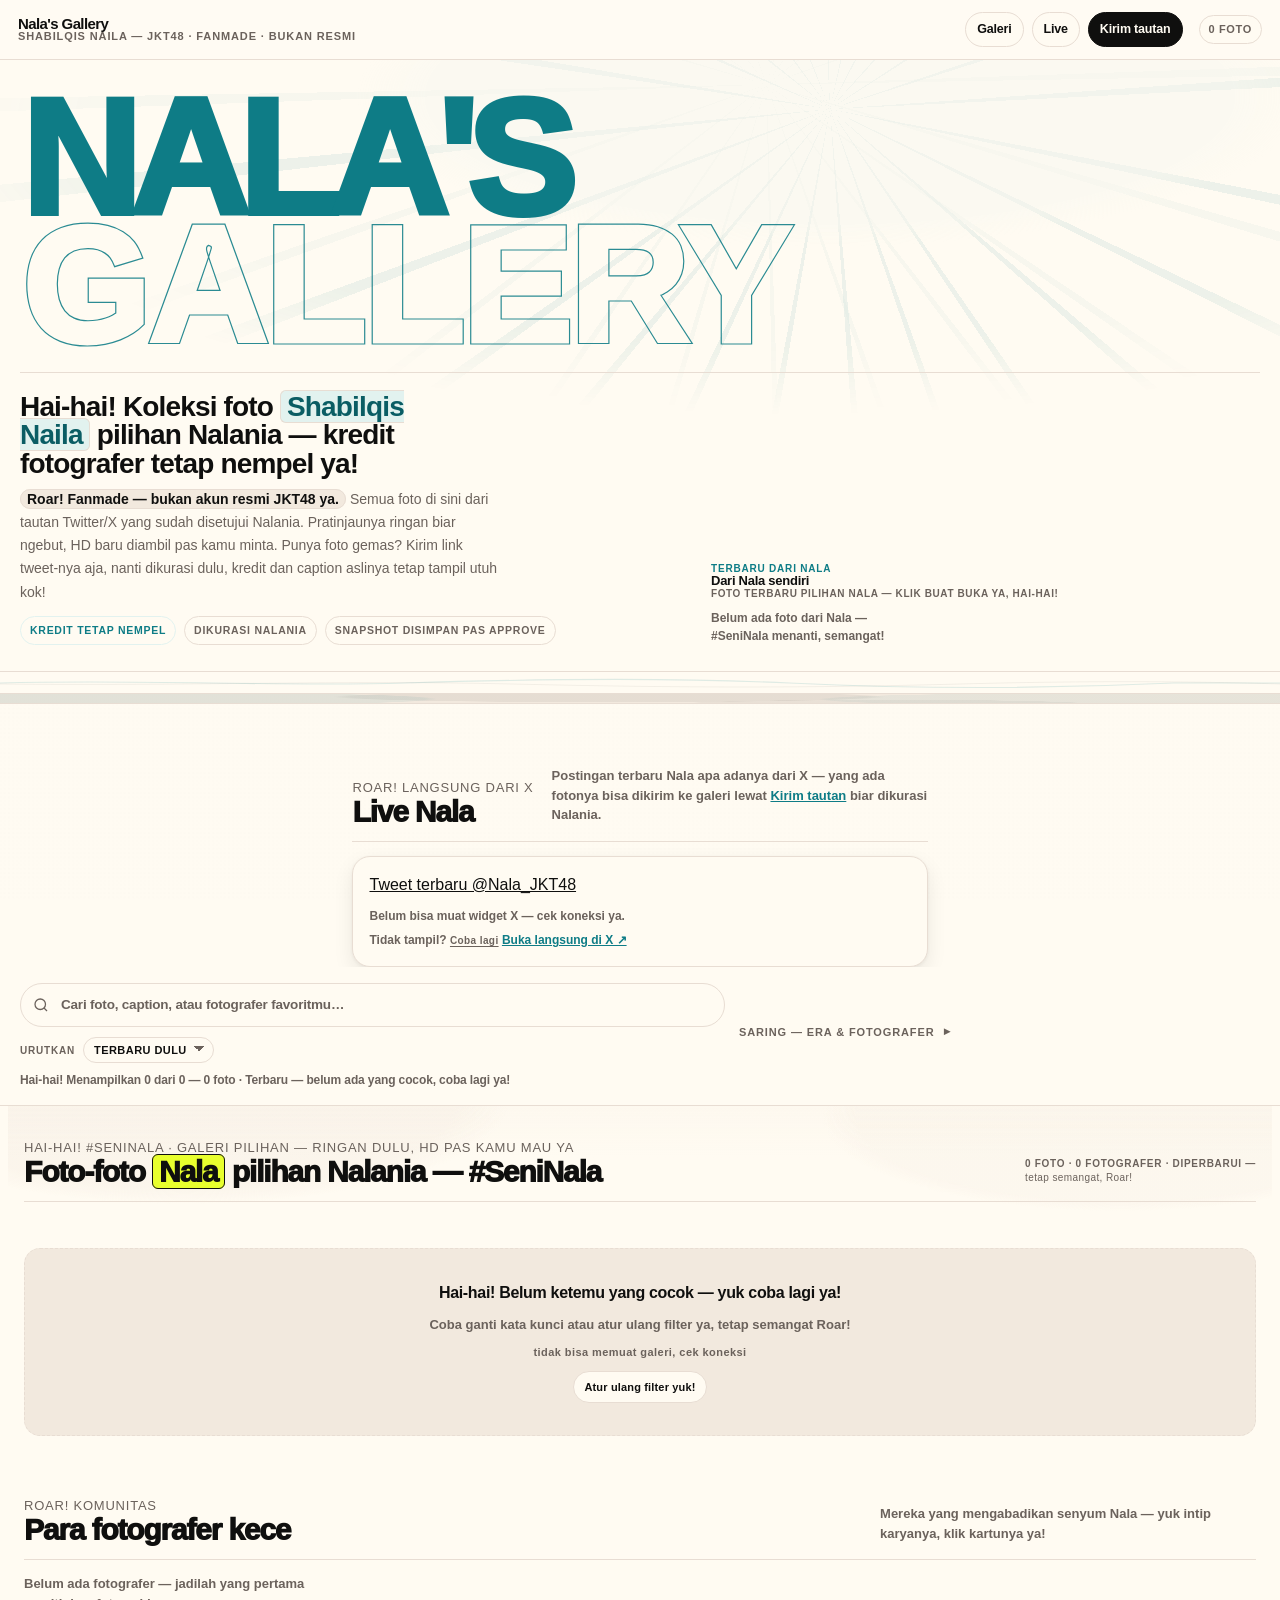
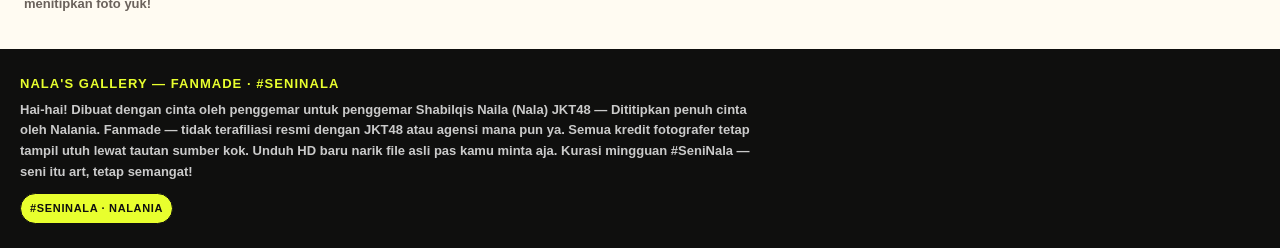
==== commit 5a41a3f7: "Live X lazy-load + status + tombol coba lagi" ====
--- a/index.html
+++ b/index.html
@@ -29,6 +29,7 @@
   </a>
   <nav class="head-nav" aria-label="Navigasi utama">
     <a class="ghost" href="#galeri">Galeri</a>
+    <a class="ghost" href="#live">Live</a>
     <a class="primary" href="upload.html">Kirim tautan</a>
   </nav>
   <span class="meta-counter" id="counter" aria-live="polite">0 foto</span>
@@ -65,6 +66,64 @@
 </section>
 <div class="brush-divider" aria-hidden="true"><svg viewBox="0 0 1200 22" preserveAspectRatio="none" aria-hidden="true"><path d="M0 11 C 140 7, 260 15, 380 11 S 620 5, 740 11 S 980 17, 1100 11 L1200 11" stroke="#0E7C86" stroke-width="1.1" fill="none" stroke-linecap="round" opacity=".13"/><path d="M0 12 C 180 14, 320 8, 480 12 S 760 16, 900 12 S 1140 10, 1200 12" stroke="#0F0F0E" stroke-width=".7" fill="none" stroke-linecap="round" opacity=".07"/></svg></div>
 <div class="painter-band" aria-hidden="true"></div>
+
+<!-- LIVE DARI NALA — timeline X resmi (embed publish.twitter.com, tanpa kunci) -->
+<section id="live" aria-labelledby="live-title" class="shell" style="padding-top:26px">
+  <div class="section-head" style="margin-bottom:14px">
+    <h2 id="live-title"><span>Roar! Langsung dari X</span>Live Nala</h2>
+    <p>Postingan terbaru Nala apa adanya dari X — yang ada fotonya bisa dikirim ke galeri lewat <a href="upload.html" style="color:var(--field);font-weight:800">Kirim tautan</a> biar dikurasi Nalania.</p>
+  </div>
+  <div class="panel" style="overflow:hidden">
+    <div class="panel-body">
+      <div id="liveFeed">
+        <a class="twitter-timeline" data-lang="id" data-theme="light" data-height="640" data-chrome="nofooter noborders" href="https://twitter.com/Nala_JKT48?ref_src=twsrc%5Etfw">Tweet terbaru @Nala_JKT48</a>
+      </div>
+      <p id="liveStatus" role="status" style="margin:10px 0 0;font-size:12px;color:var(--muted);font-weight:600">Scroll ke sini buat muat update terbaru Nala…</p>
+      <p style="margin:6px 0 0;font-size:12px;color:var(--muted);font-weight:600">Tidak tampil? <button id="liveRetry" class="report-link" type="button" hidden>Coba lagi</button> <a href="https://x.com/Nala_JKT48" target="_blank" rel="noopener noreferrer" style="color:var(--field);font-weight:800">Buka langsung di X ↗</a></p>
+    </div>
+  </div>
+</section>
+<script>
+(function(){
+  const sec=document.getElementById("live");
+  if(!sec) return;
+  let started=false, scriptAdded=false;
+  const statusEl=document.getElementById("liveStatus");
+  const retryBtn=document.getElementById("liveRetry");
+  function setStatus(msg, showRetry){
+    if(statusEl) statusEl.textContent=msg;
+    if(retryBtn) retryBtn.hidden=!showRetry;
+  }
+  function watchLive(){
+    let tries=0;
+    const iv=setInterval(()=>{
+      tries++;
+      if(document.querySelector("#liveFeed iframe")){ clearInterval(iv); setStatus("", false); return; }
+      if(tries>=8){ clearInterval(iv); setStatus("X lagi membatasi request (coba lagi beberapa menit lagi ya).", true); }
+    }, 1500);
+  }
+  function loadLive(){
+    if(started) return;
+    started=true;
+    setStatus("Memuat update terbaru Nala…", false);
+    if(window.twttr && window.twttr.widgets){ window.twttr.widgets.load(); watchLive(); return; }
+    if(scriptAdded){ watchLive(); return; }
+    scriptAdded=true;
+    const s=document.createElement("script");
+    s.src="https://platform.twitter.com/widgets.js"; s.async=true;
+    s.onload=()=>watchLive();
+    s.onerror=()=>setStatus("Belum bisa muat widget X — cek koneksi ya.", true);
+    document.body.appendChild(s);
+  }
+  if(retryBtn) retryBtn.addEventListener("click", ()=>{ started=false; loadLive(); });
+  if("IntersectionObserver" in window){
+    const ob=new IntersectionObserver((es)=>{ es.forEach(e=>{ if(e.isIntersecting){ ob.disconnect(); loadLive(); } }); }, {rootMargin:"400px"});
+    ob.observe(sec);
+  } else {
+    loadLive();
+  }
+})();
+</script>
 
 <!-- TOOLBAR -->
 <div class="toolbar" role="search" aria-label="Pencarian dan filter">
@@ -173,6 +232,7 @@
 let activeFilters = {era:null, photographer:null, q:""};
 let viewerIndex = 0;
 let viewerPhotoIndex = 0; // in-tweet photo pager — distinct from tweet-level index
+let viewerBusy = false; // kunci transisi: cegah klik bertumpuk selama animasi geser
 let filtered = [...photos];
 let filteredSorted = [...photos];
 let visible = [];
@@ -351,10 +411,6 @@
         if(vf){ vf.className="viewer-frame "+getFrameVariant(p, p.photos[photoIdx] ? p.photos[photoIdx].pid : `${p.id}-${photoIdx}`); }
         updatePhotoPager();
         updateDownloadHandler();
-        const pv=document.getElementById("photoPrev");
-        const nx=document.getElementById("photoNext");
-        if(pv) pv.onclick=()=>stepPhoto(-1);
-        if(nx) nx.onclick=()=>stepPhoto(1);
       }
     }
     updateViewerChrome();
@@ -862,20 +918,24 @@
   if(e.key==="." || e.key===">") stepPhoto(1);
 }
 function stepViewer(dir){
+  if(viewerBusy) return;
   const n = visible.length;
   if(n===0) return;
+  viewerBusy=true;
+  setTimeout(()=>{ viewerBusy=false; }, 320);
   const next = (viewerIndex + dir + n) % n;
-  const outClass = dir>0 ? "exit-left" : "enter-right";
+  const outClass = dir>0 ? "exit-left" : "exit-right";
+  const inClass = dir>0 ? "enter-right" : "enter-left";
   const track = $("#viewerTrack");
   const cur = track.querySelector(".viewer-photo.active");
   if(cur){ cur.classList.remove("active"); cur.classList.add(outClass); setTimeout(()=>cur.remove(), 520); }
   viewerIndex = next;
   viewerPhotoIndex = 0;
   const incoming = buildViewerPhoto(visible[viewerIndex], viewerIndex, viewerPhotoIndex);
-  incoming.classList.add("enter-right");
+  incoming.classList.add(inClass);
   track.appendChild(incoming);
   requestAnimationFrame(()=> requestAnimationFrame(()=>{
-    incoming.classList.remove("enter-right");
+    incoming.classList.remove(inClass);
     incoming.classList.add("active");
     updateViewerChrome();
     preloadViewerTweet(viewerIndex);
@@ -884,7 +944,7 @@
   }));
   if(cur) setTimeout(()=>{ if(cur.parentNode) cur.remove(); }, 600);
   if(!cur){
-    incoming.classList.remove("enter-right");
+    incoming.classList.remove(inClass);
     incoming.classList.add("active");
     updateViewerChrome();
     preloadViewerTweet(viewerIndex);
@@ -893,7 +953,9 @@
   }
   preloadViewerTweet(next);
 }
+let photoBusy = false;
 function stepPhoto(dir){
+  if(photoBusy) return;
   const p = visible[viewerIndex];
   if(!p) return;
   const nPhotos = p.photos ? p.photos.length : 1;
@@ -902,25 +964,43 @@
   const track = $("#viewerTrack");
   const active = track.querySelector(".viewer-photo.active");
   if(!active) return;
-   const media = active.querySelector(".frame-media");
-  if(media) media.innerHTML = mediaHtml(p, viewerPhotoIndex, {viewer:true});
+  const media = active.querySelector(".frame-media");
   const vf = active.querySelector(".viewer-frame");
-  if(vf){
-    const pid2 = (p.photos && p.photos[viewerPhotoIndex] && p.photos[viewerPhotoIndex].pid) ? p.photos[viewerPhotoIndex].pid : `${p.id}-${viewerPhotoIndex+1}`;
-    vf.className = "viewer-frame " + getFrameVariant(p, pid2);
-  }
-  updatePhotoPager();
-  updateDownloadHandler();
-  preloadAdjacentPhotos(p, viewerPhotoIndex);
+  const reduceMotion = window.matchMedia && window.matchMedia("(prefers-reduced-motion: reduce)").matches;
+  const doSwap = ()=>{
+    if(media) media.innerHTML = mediaHtml(p, viewerPhotoIndex, {viewer:true});
+    if(vf){
+      const pid2 = (p.photos && p.photos[viewerPhotoIndex] && p.photos[viewerPhotoIndex].pid) ? p.photos[viewerPhotoIndex].pid : `${p.id}-${viewerPhotoIndex+1}`;
+      vf.className = "viewer-frame " + getFrameVariant(p, pid2);
+    }
+    updatePhotoPager();
+    updateDownloadHandler();
+    preloadAdjacentPhotos(p, viewerPhotoIndex);
+  };
+  if(!media || reduceMotion){ doSwap(); return; }
+  photoBusy=true;
+  setTimeout(()=>{ photoBusy=false; }, 400);
+  const exitCls = dir>0 ? "photo-exit-next" : "photo-exit-prev";
+  const enterCls = dir>0 ? "photo-enter-next" : "photo-enter-prev";
+  media.classList.add(exitCls);
+  setTimeout(()=>{
+    doSwap();
+    media.classList.remove(exitCls);
+    media.classList.add(enterCls);
+    requestAnimationFrame(()=>requestAnimationFrame(()=>{ media.classList.remove(enterCls); }));
+  }, 150);
 }
 function updatePhotoPager(){
   const p = visible[viewerIndex];
   if(!p) return;
   const nPhotos = p.photos ? p.photos.length : 1;
-  const label = document.getElementById("photoCounter");
-  const dots = document.getElementById("photoDots");
-  const prevBtn = document.getElementById("photoPrev");
-  const nextBtn = document.getElementById("photoNext");
+  const trackEl2=$("#viewerTrack");
+  const activeNode2=trackEl2 ? trackEl2.querySelector(".viewer-photo.active") : null;
+  const scopeNode2=activeNode2 || document;
+  const label = scopeNode2.querySelector("#photoCounter");
+  const dots = scopeNode2.querySelector("#photoDots");
+  const prevBtn = scopeNode2.querySelector("#photoPrev");
+  const nextBtn = scopeNode2.querySelector("#photoNext");
   if(label){
     if(nPhotos>1) label.textContent = `Foto ${viewerPhotoIndex+1} dari ${nPhotos}`;
     else label.textContent = `1 foto`;
@@ -1007,11 +1087,6 @@
   node.classList.add("active");
   track.appendChild(node);
   updateViewerChrome();
-  // bind in-tweet photo nav DISTINCT from tweet arrows (small dots under photo; keyboard , . for in-tweet photos, arrows stay tweet-level)
-  const pv = document.getElementById("photoPrev");
-  const nx = document.getElementById("photoNext");
-  if(pv) pv.addEventListener("click", ()=> stepPhoto(-1));
-  if(nx) nx.addEventListener("click", ()=> stepPhoto(1));
   const cur=visible[viewerIndex];
   if(cur) preloadAdjacentPhotos(cur, viewerPhotoIndex);
   preloadViewerTweet(viewerIndex);
@@ -1023,12 +1098,15 @@
   $("#vCounter").textContent = `${viewerIndex+1} / ${visible.length}`;
   $("#vEra").textContent = p.era;
   $("#vAuthor").textContent = p.isReal && p.handle ? `@${p.handle}` : p.photographer;
-  $("#vCredit").innerHTML = `<b>${esc(p.photographer)}${p.handle ? ` @${esc(p.handle)}` : ``}</b> <span>— ${esc(p.caption.slice(0,88))}${p.caption.length>88 ? "…" : ""}${p.date ? ` · ${esc(p.date)}` : ``}</span> ${safeHttpUrl(p.tweetUrl) ? `<a href="${esc(p.tweetUrl)}" target="_blank" rel="noopener noreferrer" style="text-decoration:underline;text-underline-offset:3px;color:var(--accent)">${p.deleted ? "sumber mati (cuplikan disimpan)" : "sumber"} ↗</a>` : `<span style="color:var(--muted)">sumber tidak valid</span>`} ${p.isReal ? (p.badge ? `<span style="opacity:.9;background:${p.badge==='DARI NALA' ? `var(--field)` : `var(--paper)`};color:${p.badge==='DARI NALA' ? `var(--paper)` : `var(--muted)`};border:1px solid ${p.badge==='DARI NALA' ? `var(--field)` : `var(--line)`};padding:1px 6px;border-radius:999px;font-size:10px;font-weight:900">· ${esc(p.badge)}</span>` : ``) : `<span style="opacity:.7">· SINTETIS</span>`} ${nPhotos>1 ? `<span style="opacity:.9;background:var(--paper);border:1px solid var(--line);padding:1px 6px;border-radius:999px;font-size:10px;font-weight:700">· Foto ${viewerPhotoIndex+1} dari ${nPhotos}</span>` : ``}`;
+  $("#vCredit").innerHTML = `<b>${esc(p.photographer)}${p.handle ? ` @${esc(p.handle)}` : ``}</b> <span>— ${esc(p.caption.slice(0,88))}${p.caption.length>88 ? "…" : ""}${p.date ? ` · ${esc(p.date)}` : ``}</span> ${safeHttpUrl(p.tweetUrl) ? `<a href="${esc(p.tweetUrl)}" target="_blank" rel="noopener noreferrer" style="text-decoration:underline;text-underline-offset:3px;color:var(--field);font-weight:800">${p.deleted ? "sumber mati (cuplikan disimpan)" : "sumber"} ↗</a>` : `<span style="color:var(--muted)">sumber tidak valid</span>`} ${p.isReal ? (p.badge ? `<span style="opacity:.9;background:${p.badge==='DARI NALA' ? `var(--field)` : `var(--paper)`};color:${p.badge==='DARI NALA' ? `var(--paper)` : `var(--muted)`};border:1px solid ${p.badge==='DARI NALA' ? `var(--field)` : `var(--line)`};padding:1px 6px;border-radius:999px;font-size:10px;font-weight:900">· ${esc(p.badge)}</span>` : ``) : `<span style="opacity:.7">· SINTETIS</span>`} ${nPhotos>1 ? `<span style="opacity:.9;background:var(--paper);border:1px solid var(--line);padding:1px 6px;border-radius:999px;font-size:10px;font-weight:700">· Foto ${viewerPhotoIndex+1} dari ${nPhotos}</span>` : ``}`;
   const dots = $("#vDots");
   dots.innerHTML = visible.map((_,i)=>`<span class="dot ${i===viewerIndex ? "on":""}" aria-hidden="true"></span>`).join("");
   updatePhotoPager();
   updateDownloadHandler();
-  const vrBtn=document.querySelector("[data-report-viewer]");
+  const trackEl=$("#viewerTrack");
+  const activeNode=trackEl ? trackEl.querySelector(".viewer-photo.active") : null;
+  const scopeNode=activeNode || document;
+  const vrBtn=scopeNode.querySelector("[data-report-viewer]");
   if(vrBtn){
     vrBtn.addEventListener("click", async ()=>{
       const id=vrBtn.getAttribute("data-report-viewer");
@@ -1049,9 +1127,9 @@
       }
     });
   }
-  // re-bind photo nav after chrome update (dots remain)
-  const pv = document.getElementById("photoPrev");
-  const nx = document.getElementById("photoNext");
+  // re-bind photo nav after chrome update — scoped to active node (ids repeat during transitions)
+  const pv = scopeNode.querySelector("#photoPrev");
+  const nx = scopeNode.querySelector("#photoNext");
   if(pv) pv.onclick = ()=> stepPhoto(-1);
   if(nx) nx.onclick = ()=> stepPhoto(1);
 }
--- a/styles.css
+++ b/styles.css
@@ -142,6 +142,7 @@
 .hero-type .stroke{
   color:transparent;
   -webkit-text-stroke: 1.2px var(--field);
+  letter-spacing:-.01em;
   opacity:.88;
 }
 .hero-sub{
@@ -410,7 +411,14 @@
   pointer-events:auto;
 }
 .viewer-photo.exit-left{transform: translateX(-28px) scale(.985);opacity:0;filter:blur(6px)}
+.viewer-photo.exit-right{transform: translateX(28px) scale(.985);opacity:0;filter:blur(6px)}
 .viewer-photo.enter-right{transform: translateX(28px) scale(.985)}
+.viewer-photo.enter-left{transform: translateX(-28px) scale(.985)}
+.viewer-frame .frame-media{transition:transform .24s cubic-bezier(.16,1,.3,1), opacity .15s ease-out}
+.frame-media.photo-exit-next{transform:translateX(-26px);opacity:0}
+.frame-media.photo-exit-prev{transform:translateX(26px);opacity:0}
+.frame-media.photo-enter-next{transform:translateX(26px);opacity:0;will-change:transform,opacity}
+.frame-media.photo-enter-prev{transform:translateX(-26px);opacity:0;will-change:transform,opacity}
 .viewer-frame{
   width:100%;height:100%;max-width:100%;max-height:100%;
   background:var(--paper);border:1.5px solid var(--ink);border-radius:18px;overflow:hidden;
@@ -682,6 +690,7 @@
 }
 @media(prefers-reduced-motion:reduce){
   .viewer-photo{transition:none;filter:none}
+  .viewer-frame .frame-media{transition:none}
   .dot.photo-dot{transition:none}
   .photo-pager *{transition:none}
 }
@@ -749,6 +758,12 @@
 .admin-image-preview-strip span{font-size:11px;color:var(--muted);font-weight:600;line-height:1.4}
 @media(max-width:640px){
   .admin-image-preview-strip{grid-template-columns:repeat(2,1fr)}
+  .site-head{flex-wrap:wrap;gap:10px;padding:10px 14px}
+  .brand-type span{font-size:9.5px}
+  .meta-counter{white-space:nowrap}
+  .hero-type .stroke{color:var(--field);-webkit-text-fill-color:rgba(14,124,134,.10)}
+  .toolbar{padding:14px;top:0}
+  #sortSel{flex:1 1 auto;min-width:0;max-width:100%}
 }
 /* ── OPS LAYOUT (n4l4) — anchor + ritme seksi, token lama saja ── */
 .ops-stats{background:var(--paper-2);border:1px solid var(--line);border-radius:14px;padding:10px 12px}
@@ -766,4 +781,21 @@
 .ops-hint{margin:4px 0 0;font-size:11px;color:var(--muted);font-weight:600}
 @media(max-width:640px){
   .ops-stats-divider{display:none}
-}+}
+/* ── OPS CONFIRM — segel singa penjaga arsip, token dunia saja ── */
+.confirm-scrim{position:fixed;inset:0;z-index:120;display:grid;place-items:center;padding:18px;background:rgba(15,15,14,.45)}
+.confirm-box{position:relative;overflow:hidden;background:var(--paper);border:1.5px solid var(--ink);border-radius:18px;box-shadow:0 24px 48px rgba(15,15,14,.18);max-width:420px;width:100%;padding:26px 22px 20px;text-align:center;animation:confirm-in .22s cubic-bezier(.2,.9,.25,1)}
+.confirm-mane{position:absolute;left:-20%;right:-20%;top:-46%;height:72%;pointer-events:none;background:repeating-conic-gradient(from 0deg at 50% 50%, rgba(14,124,134,.12) 0deg 6deg, transparent 6deg 12deg);-webkit-mask-image:radial-gradient(closest-side, #000 25%, transparent 72%);mask-image:radial-gradient(closest-side, #000 25%, transparent 72%)}
+.confirm-front{position:relative;display:grid;gap:8px;justify-items:center}
+.confirm-seal{width:56px;height:56px;border-radius:999px;background:var(--ink);color:var(--paper);display:grid;place-items:center;font-family:Georgia,'Times New Roman',serif;font-style:italic;font-size:30px;line-height:1;border:1.5px solid var(--ink);box-shadow:0 0 0 4px var(--paper), 0 0 0 5.5px var(--ink)}
+.confirm-title{margin:4px 0 0;font-size:24px;letter-spacing:-.04em;line-height:1;font-weight:950}
+.confirm-title mark{background:var(--accent);color:var(--ink);padding:0 8px;border-radius:6px;border:1.5px solid var(--ink);font-style:normal}
+.confirm-detail{margin:0;font-size:12px;color:var(--muted);font-weight:700}
+.confirm-strip{display:flex;gap:8px;justify-content:center;margin:4px 0 0}
+.confirm-strip img{width:64px;height:64px;object-fit:cover;border-radius:12px;border:1px solid var(--line);background:var(--paper)}
+.confirm-body{margin:0;font-size:14px;line-height:1.5;font-weight:600;max-width:34ch}
+.confirm-actions{display:flex;gap:8px;flex-wrap:wrap;justify-content:center;margin-top:6px}
+.confirm-danger-btn{background:var(--ink);color:var(--paper);border-color:var(--ink)}
+.confirm-alt-btn{background:var(--field);color:var(--paper);border-color:var(--field-deep)}
+@keyframes confirm-in{from{opacity:0;transform:translateY(10px) scale(.97)}to{opacity:1;transform:none}}
+@media (prefers-reduced-motion: reduce){.confirm-box{animation:none}}
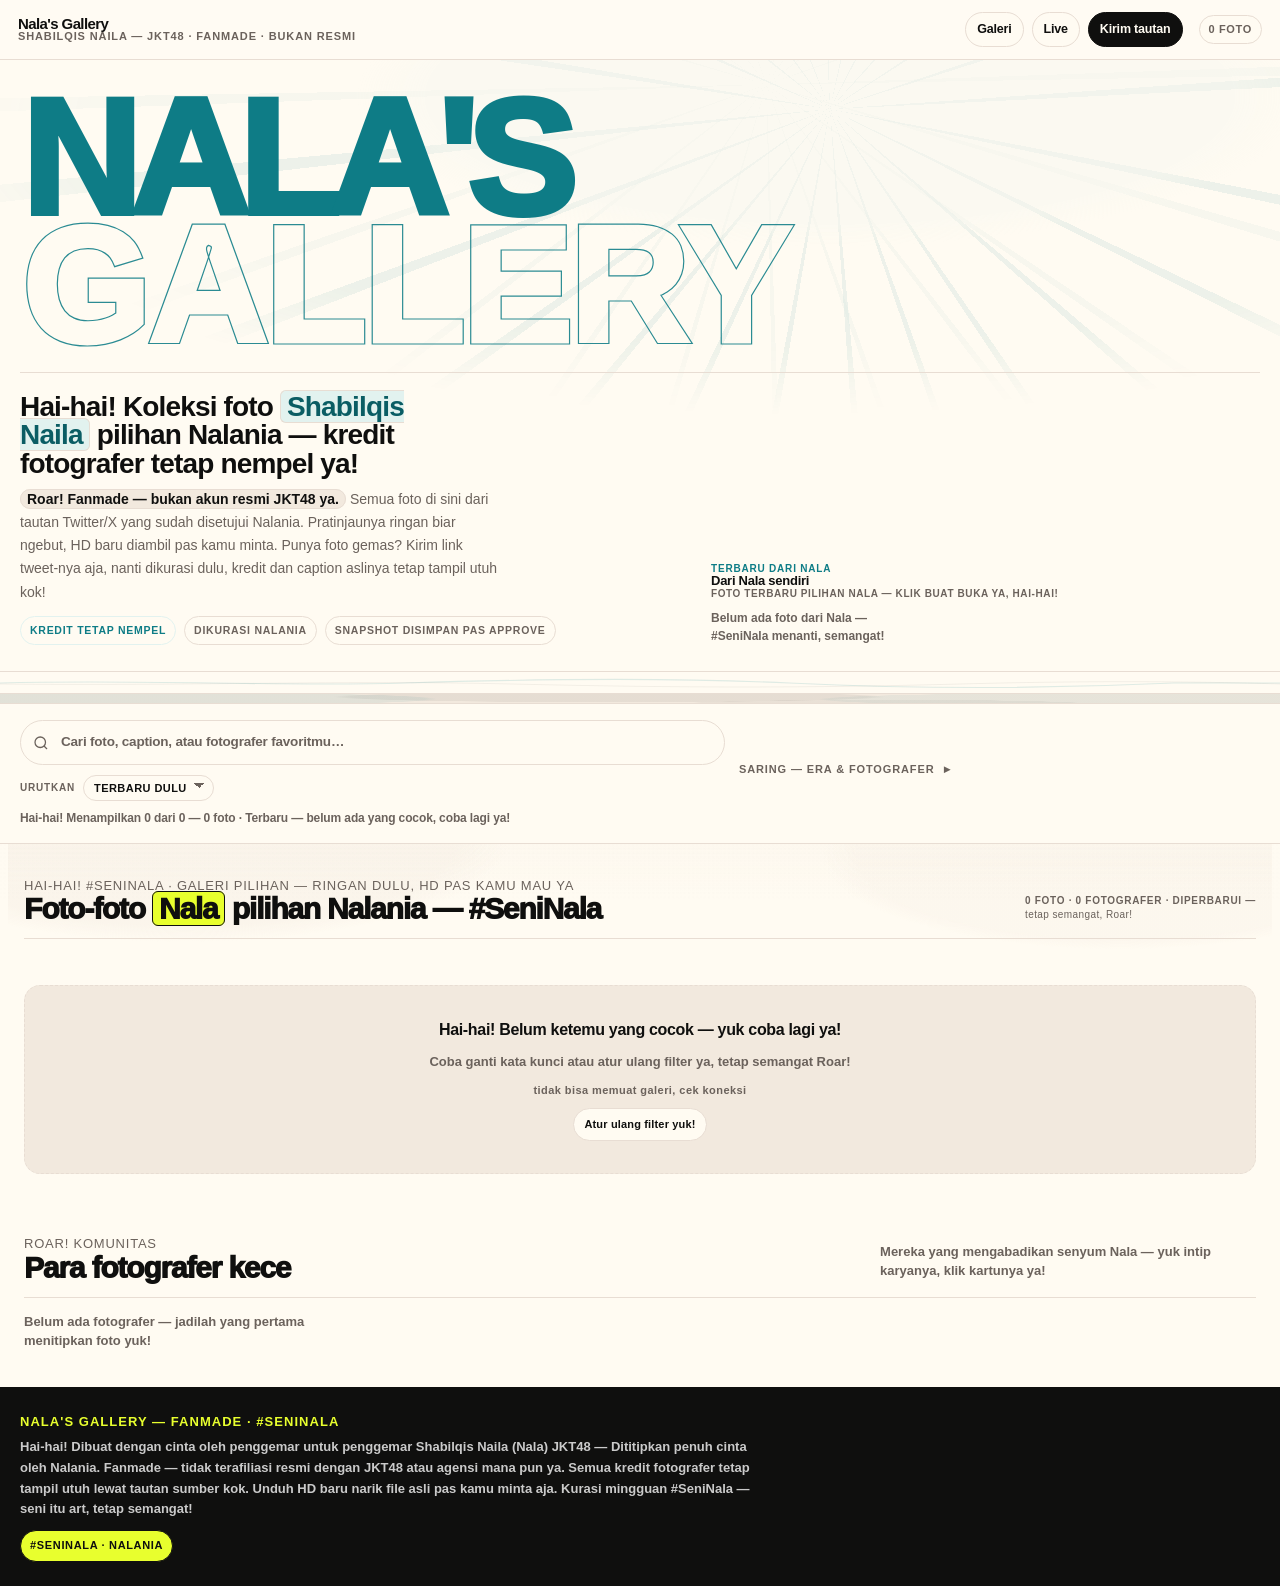
==== commit b6d93a74: "Live pindah ke halaman sendiri (live.html)" ====
--- a/index.html
+++ b/index.html
@@ -29,7 +29,7 @@
   </a>
   <nav class="head-nav" aria-label="Navigasi utama">
     <a class="ghost" href="#galeri">Galeri</a>
-    <a class="ghost" href="#live">Live</a>
+    <a class="ghost" href="live.html">Live</a>
     <a class="primary" href="upload.html">Kirim tautan</a>
   </nav>
   <span class="meta-counter" id="counter" aria-live="polite">0 foto</span>
@@ -66,64 +66,6 @@
 </section>
 <div class="brush-divider" aria-hidden="true"><svg viewBox="0 0 1200 22" preserveAspectRatio="none" aria-hidden="true"><path d="M0 11 C 140 7, 260 15, 380 11 S 620 5, 740 11 S 980 17, 1100 11 L1200 11" stroke="#0E7C86" stroke-width="1.1" fill="none" stroke-linecap="round" opacity=".13"/><path d="M0 12 C 180 14, 320 8, 480 12 S 760 16, 900 12 S 1140 10, 1200 12" stroke="#0F0F0E" stroke-width=".7" fill="none" stroke-linecap="round" opacity=".07"/></svg></div>
 <div class="painter-band" aria-hidden="true"></div>
-
-<!-- LIVE DARI NALA — timeline X resmi (embed publish.twitter.com, tanpa kunci) -->
-<section id="live" aria-labelledby="live-title" class="shell" style="padding-top:26px">
-  <div class="section-head" style="margin-bottom:14px">
-    <h2 id="live-title"><span>Roar! Langsung dari X</span>Live Nala</h2>
-    <p>Postingan terbaru Nala apa adanya dari X — yang ada fotonya bisa dikirim ke galeri lewat <a href="upload.html" style="color:var(--field);font-weight:800">Kirim tautan</a> biar dikurasi Nalania.</p>
-  </div>
-  <div class="panel" style="overflow:hidden">
-    <div class="panel-body">
-      <div id="liveFeed">
-        <a class="twitter-timeline" data-lang="id" data-theme="light" data-height="640" data-chrome="nofooter noborders" href="https://twitter.com/Nala_JKT48?ref_src=twsrc%5Etfw">Tweet terbaru @Nala_JKT48</a>
-      </div>
-      <p id="liveStatus" role="status" style="margin:10px 0 0;font-size:12px;color:var(--muted);font-weight:600">Scroll ke sini buat muat update terbaru Nala…</p>
-      <p style="margin:6px 0 0;font-size:12px;color:var(--muted);font-weight:600">Tidak tampil? <button id="liveRetry" class="report-link" type="button" hidden>Coba lagi</button> <a href="https://x.com/Nala_JKT48" target="_blank" rel="noopener noreferrer" style="color:var(--field);font-weight:800">Buka langsung di X ↗</a></p>
-    </div>
-  </div>
-</section>
-<script>
-(function(){
-  const sec=document.getElementById("live");
-  if(!sec) return;
-  let started=false, scriptAdded=false;
-  const statusEl=document.getElementById("liveStatus");
-  const retryBtn=document.getElementById("liveRetry");
-  function setStatus(msg, showRetry){
-    if(statusEl) statusEl.textContent=msg;
-    if(retryBtn) retryBtn.hidden=!showRetry;
-  }
-  function watchLive(){
-    let tries=0;
-    const iv=setInterval(()=>{
-      tries++;
-      if(document.querySelector("#liveFeed iframe")){ clearInterval(iv); setStatus("", false); return; }
-      if(tries>=8){ clearInterval(iv); setStatus("X lagi membatasi request (coba lagi beberapa menit lagi ya).", true); }
-    }, 1500);
-  }
-  function loadLive(){
-    if(started) return;
-    started=true;
-    setStatus("Memuat update terbaru Nala…", false);
-    if(window.twttr && window.twttr.widgets){ window.twttr.widgets.load(); watchLive(); return; }
-    if(scriptAdded){ watchLive(); return; }
-    scriptAdded=true;
-    const s=document.createElement("script");
-    s.src="https://platform.twitter.com/widgets.js"; s.async=true;
-    s.onload=()=>watchLive();
-    s.onerror=()=>setStatus("Belum bisa muat widget X — cek koneksi ya.", true);
-    document.body.appendChild(s);
-  }
-  if(retryBtn) retryBtn.addEventListener("click", ()=>{ started=false; loadLive(); });
-  if("IntersectionObserver" in window){
-    const ob=new IntersectionObserver((es)=>{ es.forEach(e=>{ if(e.isIntersecting){ ob.disconnect(); loadLive(); } }); }, {rootMargin:"400px"});
-    ob.observe(sec);
-  } else {
-    loadLive();
-  }
-})();
-</script>
 
 <!-- TOOLBAR -->
 <div class="toolbar" role="search" aria-label="Pencarian dan filter">
